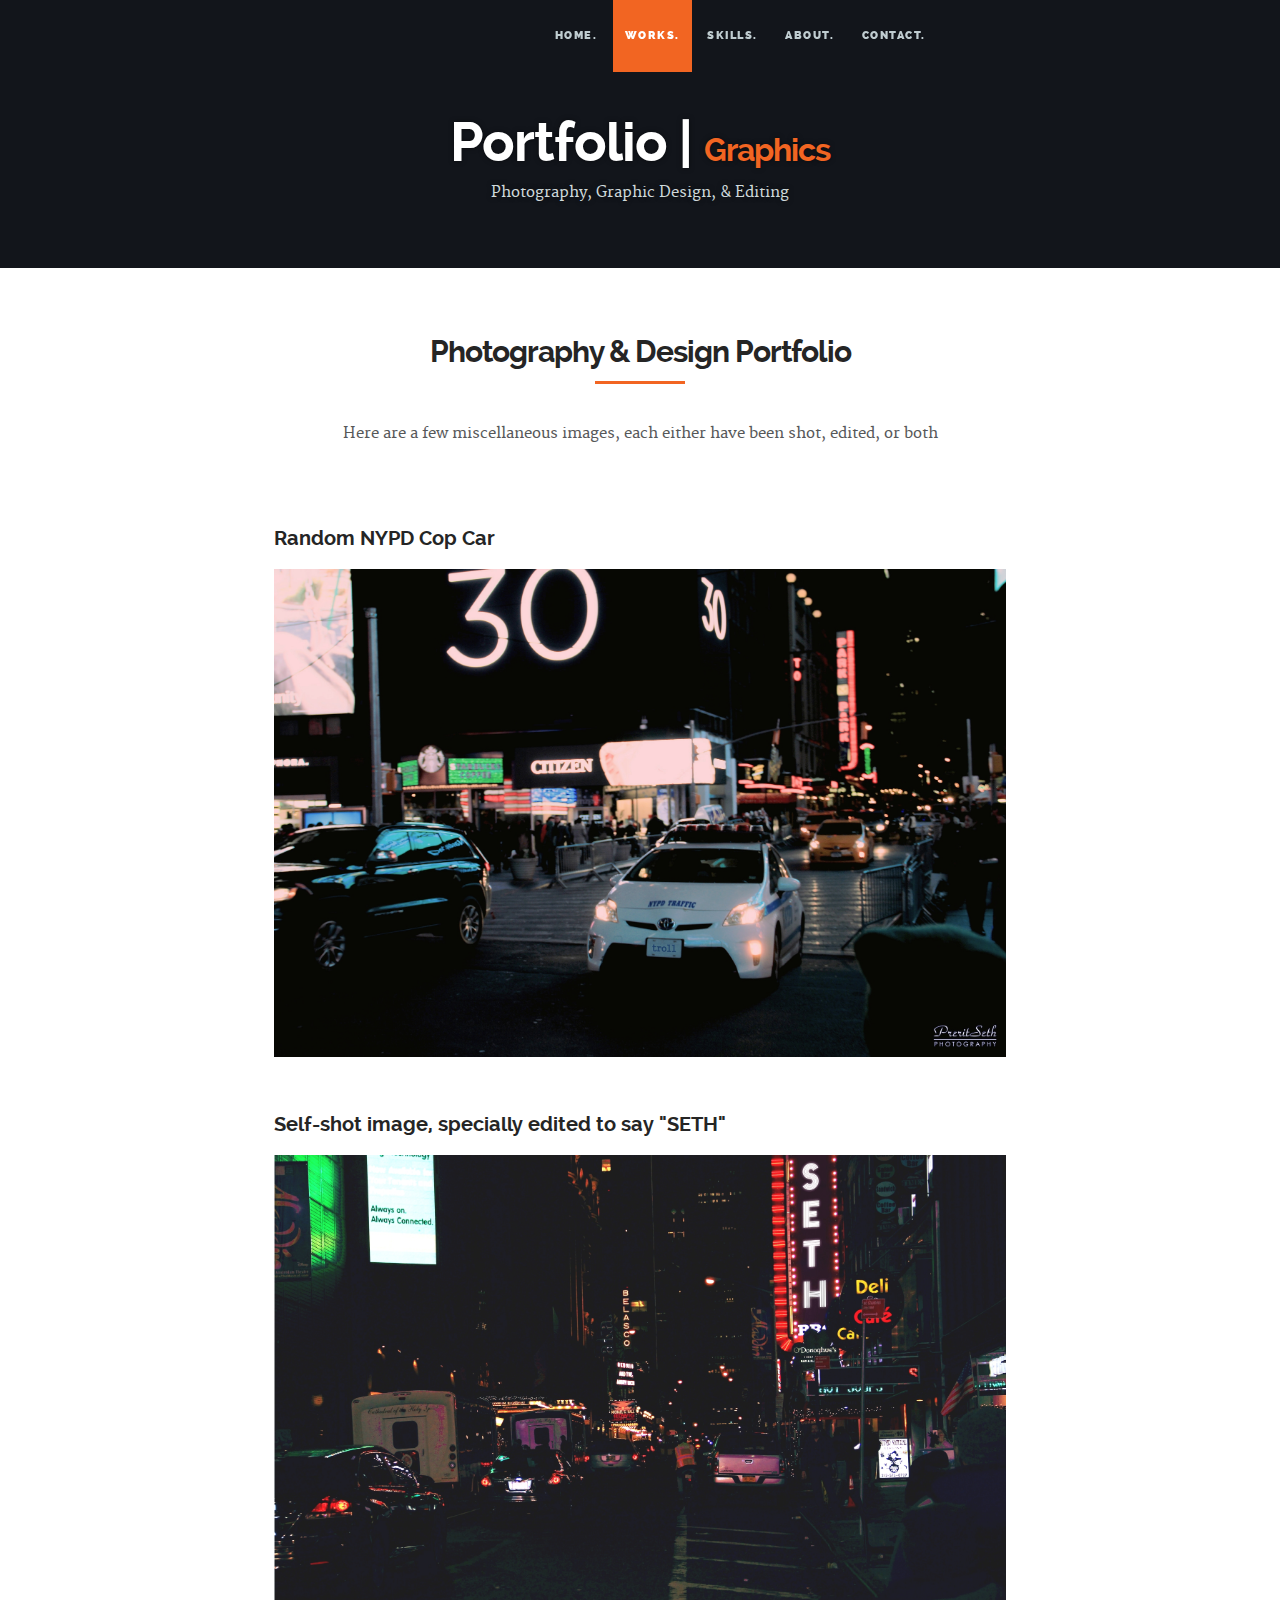
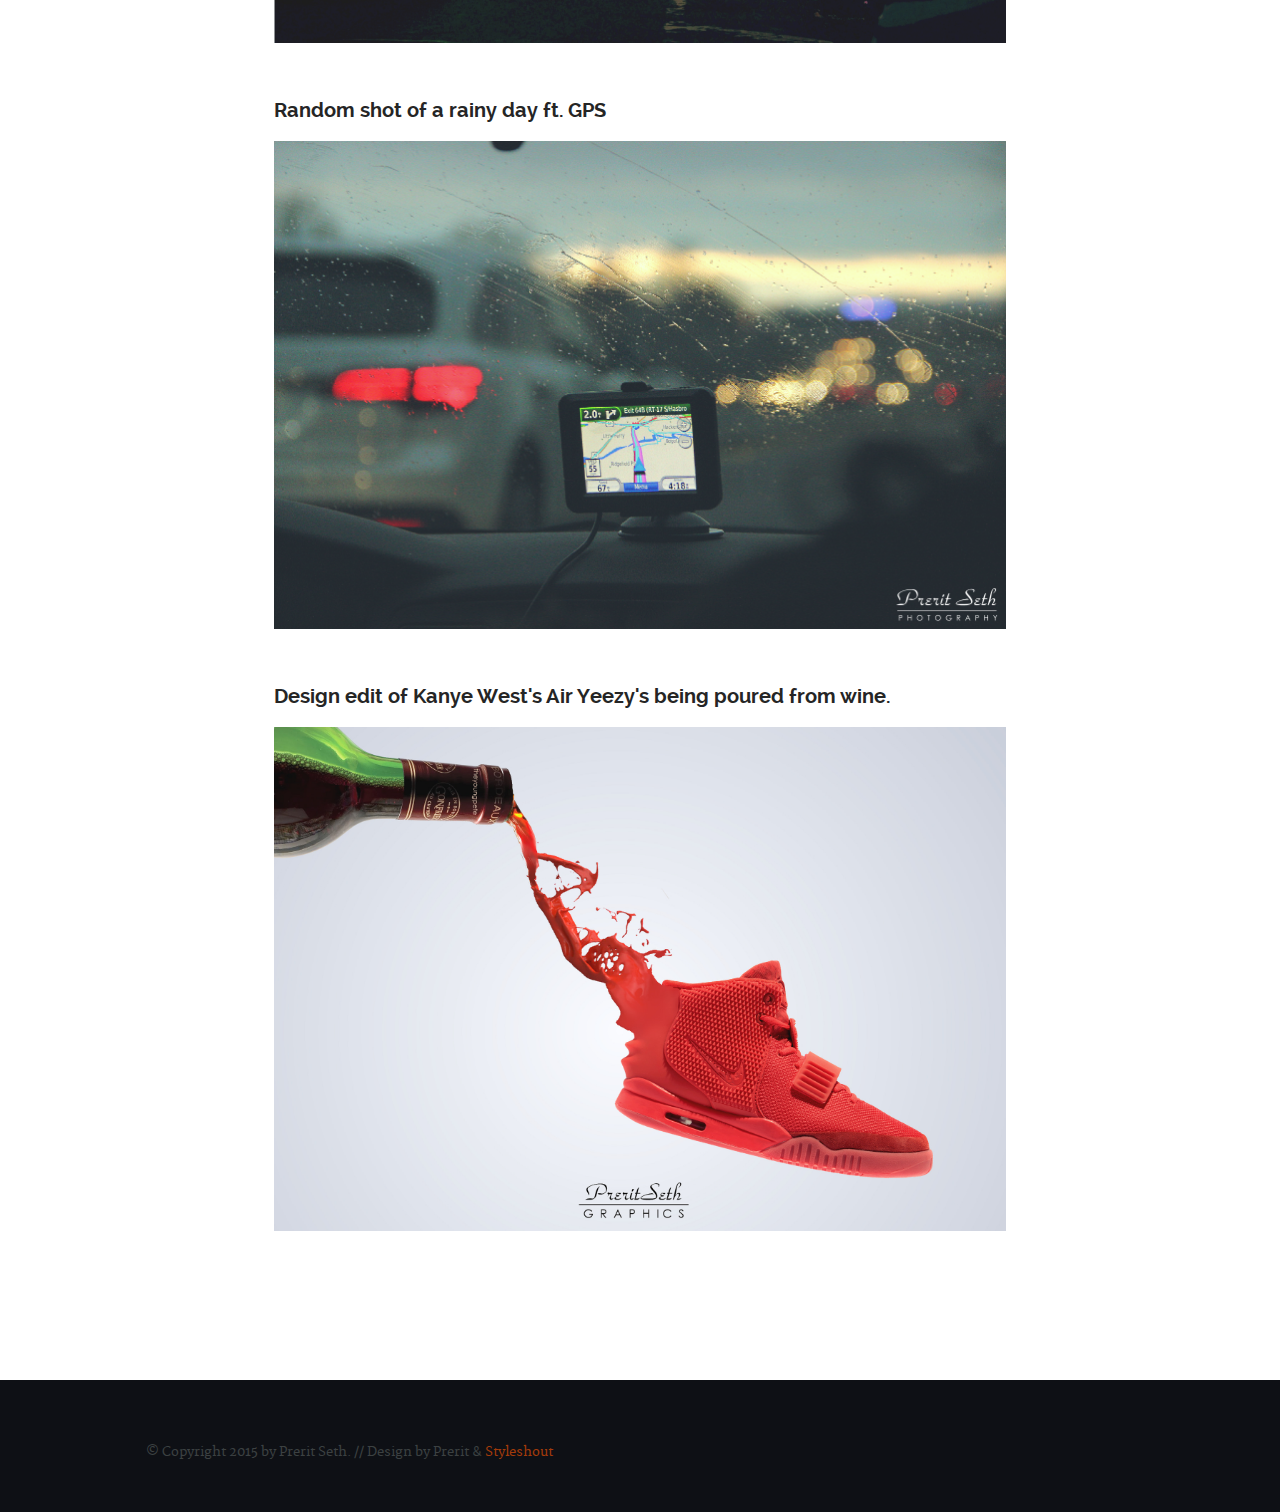
==== work/graphics.html @ 4a3d84fa "Updated work section" ====
<!DOCTYPE html>
<!--[if lt IE 8 ]><html class="no-js ie ie7" lang="en"> <![endif]-->
<!--[if IE 8 ]><html class="no-js ie ie8" lang="en"> <![endif]-->
<!--[if IE 9 ]><html class="no-js ie ie9" lang="en"> <![endif]-->
<!--[if (gte IE 9)|!(IE)]><!--><html class="no-js" lang="en"> <!--<![endif]-->
<head>

   <!--- Basic Page Needs
   ================================================== -->
   <meta charset="utf-8">
  <title>UltimateKorra | Prerit Seth Portfolio</title>
  <meta name="description" content="">  
  <meta name="author" content="">

   <!-- Mobile Specific Metas
   ================================================== -->
  <meta name="viewport" content="width=device-width, initial-scale=1, maximum-scale=1">

  <!-- CSS
    ================================================== -->
   <link rel="stylesheet" href="../css/base.css">
  <link rel="stylesheet" href="../css/main.css">
   <link rel="stylesheet" href="../css/media-queries.css">
   <link rel="stylesheet" href="../css/odometer-default.css">           

   <!-- Script
   =================================================== -->
  <script src="js/modernizr.js"></script>
<!-- YouTube Player Script -->
<script data-cfasync="false">
  (function(a,b,c,d,e){var f=a+"Q";b[a]=b[a]||{};b[a][d]=b[a][d]||function(){
  (b[f]=b[f]||[]).push(arguments)};a=c.getElementsByTagName(e)[0];c=c.createElement(e);c.async=1;
  c.src="//static.reembed.com/data/scripts/g_7393_61c37f5dfad693e52ac1516281b2c8ab.js";
  a.parentNode.insertBefore(c,a)})("reEmbed",window,document,"setupPlaylist","script");
</script>

   <!-- Favicons
  =================================================== -->
  <link rel="shortcut icon" href="../favicon.png" >

</head>

<body>

   <div id="top"></div>
   <div id="preloader"> 
     <div id="status">
         <img src="images/loader.gif" height="60" width="60" alt="">
         <div class="loader">Loading...</div>
      </div>
   </div>

   <!-- Header
   =================================================== -->
   <header id="main-header">

    <div class="row header-inner">

        <div class="logo">
           <a href="../index.html">Prerit Seth.</a>
        </div>

        <nav id="nav-wrap">         
           
           <a class="mobile-btn" href="#nav-wrap" title="Show navigation">
            <span class='menu-text'>Show Menu</span>
            <span class="menu-icon"></span>
           </a>
          <a class="mobile-btn" href="#" title="Hide navigation">
            <span class='menu-text'>Hide Menu</span>
            <span class="menu-icon"></span>
          </a>         

           <ul id="nav" class="nav">
              <li><a href="../index.html">Home.</a></li>
             <li class="current"><a href="#">Works.</a></li>
              <li><a href="../index.html#services">Skills.</a></li>
              <li><a href="../index.html#about">About.</a></li>       
              <li><a href="../index.html#contact">Contact.</a></li>
           </ul> 

        </nav> <!-- /nav-wrap -->       

     </div> <!-- /header-inner -->

   </header>


   <!-- Page Title
   ================================================== -->
   <section id="page-title">  
      
    <div class="row">

      <div class="twelve columns">

        <h1>Portfolio | <span> Graphics </span></h1>
        <p>Photography, Graphic Design, &amp; Editing</p>

      </div>          

    </div> <!-- /row -->     

   </section> <!-- /page-title -->


   <!-- Content
   ================================================== -->
   <section id="content">

    <div class="row portfolio-content">

      <div class="entry tab-whole nine columns centered">

           <header class="entry-header">

          <h1 class="entry-title">
              Photography &amp; Design Portfolio
          </h1><hr>

        </header>
        <div class="entry-content">
          <p>
            
                <p style="text-align:center">Here are a few miscellaneous images, each either have been shot, edited, or both</p><br>


        <div class="entry-content-media">
          <h3>Random NYPD Cop Car</h3>
          <img src="../images/portfolio/nypd.jpg">
          <h3>Self-shot image, specially edited to say "SETH"</h3>
          <img src="../images/portfolio/seth-square.jpg">
          <h3>Random shot of a rainy day ft. GPS</h3>
          <img src="../images/portfolio/rainy.png">
          <h3>Design edit of Kanye West's Air Yeezy's being poured from wine.</h3>
          <img src="../images/portfolio/yeezy-full.jpg">
          <div class="post-thumb">
            
          </div> 
        </div>           

        </div> 
        <!-- /entry -->       
     

           </div> <!-- /portfolio-wrapper -->

        </div> <!-- /nine -->

    </div> <!-- /more-projects --> 

   </section> <!-- /content -->  


   <!-- Footer
   ================================================== -->
   <footer>

      <div class="row">       
         <p class="copyright">&copy; Copyright 2015 by Prerit Seth. // Design by Prerit &amp; <a href="http://www.styleshout.com/" target="_blank">Styleshout</a></p>

         <div id="go-top">
            <a class="smoothscroll" title="Back to Top" href="#top"><span>Top</span><i class="fa fa-long-arrow-up"></i></a>
         </div>

      </div> <!-- /row -->

   </footer> <!-- /footer -->


   <!-- Java Script
   ================================================== -->
   <script src="http://ajax.googleapis.com/ajax/libs/jquery/1.10.2/jquery.min.js"></script>
   <script>window.jQuery || document.write('<script src="js/jquery-1.10.2.min.js"><\/script>')</script>
   <script type="text/javascript" src="js/jquery-migrate-1.2.1.min.js"></script>   
   <script src="../js/jquery.flexslider.js"></script>
   <script src="../js/jquery.fittext.js"></script>
   <script src="../js/backstretch.js"></script> 
   <script src="../js/waypoints.js"></script>  
   <script src="../js/main.js"></script>
   <script src="../js/jquery.counterup.min.js"></script> 
   <script src="../js/odometer.min.js"></script> 

</body>

</html>
---- css/base.css ----
/* =================================================================== */
/* 
/*  Puremedia v1.0 Base Stylesheet
/*  url:styleshout.com
/*  10-09-2014
/*
/*  ------------------------------------------------------------------ 
  
    TOC: 
    a. Reset
    b. Basic Setup Styles
    c. Typography  
    d. Media
    e. Grid
    f. MISC
  
/* =================================================================== */

/* 
/* a. Reset - normalize.css v3.0.1 | MIT License | git.io/normalize
/* =================================================================== */
html {
	font-family: sans-serif;
	-ms-text-size-adjust: 100%;
	-webkit-text-size-adjust: 100%;
}
body {
	margin: 0;
}
article, aside, details, figcaption, figure, footer, header, hgroup, main, nav, section, summary {
	display: block;
}
audio, canvas, progress, video {
	display: inline-block;
	vertical-align: baseline;
}
audio:not([controls]) {
	display: none;
	height: 0;
}
[hidden], template {
	display: none;
}
a {
	background: transparent;
}
a:active, a:hover {
	outline: 0;
}
abbr[title] {
	border-bottom: 1px dotted;
}
b, strong {
	font-weight: bold;
}
dfn {
	font-style: italic;
}
h1 {
	font-size: 2em;
	margin: 0.67em 0;
}
mark {
	background: #ff0;
	color: #000;
}
small {
	font-size: 80%;
}
sub, sup {
	font-size: 75%;
	line-height: 0;
	position: relative;
	vertical-align: baseline;
}
sup {
	top: -0.5em;
}
sub {
	bottom: -0.25em;
}
img {
	border: 0;
}
svg:not(:root) {
	overflow: hidden;
}
figure {
	margin: 1em 40px;
}
hr {
	-moz-box-sizing: content-box;
	box-sizing: content-box;
	height: 0;
}
pre {
	overflow: auto;
}
code, kbd, pre, samp {
	font-family: monospace, monospace;
	font-size: 1em;
}
button, input, optgroup, select, textarea {
	color: inherit;
	font: inherit;
	margin: 0;
}
button {
	overflow: visible;
}
button, select {
	text-transform: none;
}
button, html input[type="button"], input[type="reset"], input[type="submit"] {
	-webkit-appearance: button;
	cursor: pointer;
}
button[disabled], html input[disabled] {
	cursor: default;
}
button::-moz-focus-inner, input::-moz-focus-inner {
	border: 0;
	padding: 0;
}
input {
	line-height: normal;
}
input[type="checkbox"], input[type="radio"] {
	box-sizing: border-box;
	padding: 0;
}
input[type="number"]::-webkit-inner-spin-button, input[type="number"]::-webkit-outer-spin-button {
	height: auto;
}
input[type="search"] {
	-webkit-appearance: textfield;
	-moz-box-sizing: content-box;
	-webkit-box-sizing: content-box;
	box-sizing: content-box;
}
input[type="search"]::-webkit-search-cancel-button, input[type="search"]::-webkit-search-decoration {
	-webkit-appearance: none;
}
fieldset {
	border: 1px solid #c0c0c0;
	margin: 0 2px;
	padding: 0.35em 0.625em 0.75em;
}
legend {
	border: 0;
	padding: 0;
}
textarea {
	overflow: auto;
}
optgroup {
	font-weight: bold;
}
table {
	border-collapse: collapse;
	border-spacing: 0;
}
td, th {
	padding: 0;
}

/* 
/* b. Basic Setup Styles - Top Elements
/* =================================================================== */
*, *:before, *:after {
	-webkit-box-sizing: border-box;
	-moz-box-sizing: border-box;
	box-sizing: border-box;
}
html {
	-webkit-font-smoothing: antialiased;
	-moz-osx-font-smoothing: grayscale;
	font-size: 62.5%;
}
body {
	font-weight: normal;
	line-height: 1;
	text-rendering: optimizeLegibility;
}

/* 
/* c. Typography
====================================================================== */
div, dl, dt, dd, ul, ol, li, h1, h2, h3, h4, h5, h6, pre, form, p, blockquote, th, td {
	margin: 0;
	padding: 0;
}
h1, h2, h3, h4, h5, h6 {
	text-rendering: optimizeLegibility;
	line-height: 1.2;
}
hr {
	border: solid #ddd;
	border-width: 1px 0 0;
	clear: both;
	margin: 11px 0 24px;
	height: 0;
}
em, i {
	font-style: italic;
	line-height: inherit;
}
strong, b {
	font-weight: bold;
	line-height: inherit;
}
small {
	font-size: 60%;
	line-height: inherit;
}
ul {
	list-style: none;
}
ol {
	list-style: decimal;
}
ol, ul.square, ul.circle, ul.disc {
	margin-left: 17px;
}
ul.square {
	list-style: square;
}
ul.circle {
	list-style: circle;
}
ul.disc {
	list-style: disc;
}
ul li {
	padding-left: 4px;
}
ul ul, ul ol, ol ol, ol ul {
	margin: 3px 0 3px 17px;
}

/* links
---------------------------------------------------------------------- */
a {
	text-decoration: none;
	line-height: inherit;
}
a img {
	border: none;
}
a:focus {
	outline: none;
}
p a, p a:visited {
	line-height: inherit;
}

/* 
/* d. Media
/* =================================================================== */
img, video, embed, object {
	max-width: 100%;
	height: auto;
}
object, embed {
	height: 100%;
}
img {
	-ms-interpolation-mode: bicubic;
}

/* 
/* e. Grid
===================================================================== */
.row {
	width: 94%;
	max-width: 1024px;
	margin: 0 auto;
}
.ie8 .row {
	width: 1024px;
}
.narrow .row {
	max-width: 980px;
}
.row .row {
	width: auto;
	max-width: none;
	margin-left: -18px;
	margin-right: -18px;
}
.row:before, .row:after {
	content: "";
	display: table;
}
.row:after {
	clear: both;
}
.column, .columns, .bgrid {
	position: relative;
	padding: 0 18px;
	min-height: 1px;
	float: left;
}
.column.centered, .columns.centered {
	float: none;
	margin: 0 auto;
}
.row.collapsed > .column, .row.collapsed > .columns, .column.collapsed, .columns.collapsed {
	padding: 0;
}
[class*="column"] + [class*="column"]:last-child {
	float: right;
}
[class*="column"] + [class*="column"].end {
	float: right;
}
.one, .row .one {
	width: 8.33333%;
}
.two, .row .two {
	width: 16.66667%;
}
.three, .row .three {
	width: 25%;
}
.four, .row .four {
	width: 33.33333%;
}
.five, .row .five {
	width: 41.66667%;
}
.six, .row .six {
	width: 50%;
}
.seven, .row .seven {
	width: 58.33333%;
}
.eight, .row .eight {
	width: 66.66667%;
}
.nine, .row .nine {
	width: 75%;
}
.ten .row .ten {
	width: 83.33333%;
}
.eleven, .row .eleven {
	width: 91.66667%;
}
.twelve, .row .twelve {
	width: 100%;
}

/* tablets
--------------------------------------------------------------- */
@media screen and (max-width:768px) {
	.row {
		width: auto;
		padding-left: 30px;
		padding-right: 30px;
	}
	.row .row {
		padding-left: 0;
		padding-right: 0;
		margin-left: -15px;
		margin-right: -15px;
	}
	.column, .columns {
		padding: 0 15px;
	}
	.tab-fourth, .row .tab-fourth {
		width: 25%;
	}
	.tab-third, .row .tab-third {
		width: 33.33333%;
	}
	.tab-half, .row .tab-half {
		width: 50%;
	}
	.tab-2thirds, .row .tab-2thirds {
		width: 66.66667%;
	}
	.tab-3fourths, .row .tab-3fourths {
		width: 75%;
	}
	.tab-whole, .row .tab-whole {
		width: 100%;
	}
}

/* mobile
--------------------------------------------------------------- */
@media screen and (max-width:600px) {
	.row {
		padding-left: 25px;
		padding-right: 25px;
	}
	.row .row {
		margin-left: -10px;
		margin-right: -10px;
	}
	.column, .columns {
		padding: 0 10px;
	}
	.mob-fourth, .row .mob-fourth {
		width: 25%;
	}
	.mob-half, .row .mob-half {
		width: 50%;
	}
	.mob-3fourths, .row .mob-3fourths {
		width: 75%;
	}
	.mob-whole, .row .mob-whole {
		width: 100%;
	}
}

/* small mobile devices
--------------------------------------------------------------- */
@media screen and (max-width:400px) {
	.row {
		padding-left: 30px;
		padding-right: 30px;
	}
	.row .row {
		padding-left: 0;
		padding-right: 0;
		margin-left: 0;
		margin-right: 0;
	}
	.column, .columns {
		width: auto !important;
		float: none !important;
		margin-left: 0;
		margin-right: 0;
		clear: both;
		padding: 0;
	}
	[class*="column"] + [class*="column"]:last-child {
		float: none;
	}
}

/* larger screens
--------------------------------------------------------------- */
@media screen and (min-width:1200px) {
	.wide .wrap {
		max-width: 1180px;
	}
}


/* block grids
--------------------------------------------------------------- */
.bgrid-sixth .bgrid {
	width: 16.66667%;
}
.bgrid-fourth .bgrid {
	width: 25%;
}
.bgrid-third .bgrid {
	width: 33.33333%;
}
.bgrid-half .bgrid {
	width: 50%;
}
.bgrid {
	padding: 0;
}

/* Clearing for block grid columns. Allows columns with
different heights to align properly. */
.first {
	clear: both;
}

/* first column in large(default) screen - for IE8 */
.bgrid-sixth .bgrid:nth-child(6n+1), .bgrid-fourth .bgrid:nth-child(4n+1), .bgrid-third .bgrid:nth-child(3n+1), .bgrid-half .bgrid:nth-child(2n+1) {
	clear: both;
}

/* smaller screens */
@media screen and (max-width:900px) {
	/* block grids for small screens */
	.s-bgrid-sixth .bgrid {
		width: 16.66667%;
	}
	.s-bgrid-fourth .bgrid {
		width: 25%;
	}
	.s-bgrid-third .bgrid {
		width: 33.33333%;
	}
	.s-bgrid-half .bgrid {
		width: 50%;
	}
	.s-bgrid-whole .bgrid {
		width: 100%;
		clear: both;
	}
	.first, [class*="bgrid-"] .bgrid:nth-child(n) {
		clear: none;
	}
	.s-bgrid-sixth .bgrid:nth-child(6n+1), .s-bgrid-fourth .bgrid:nth-child(4n+1), .s-bgrid-third .bgrid:nth-child(3n+1), .s-bgrid-half .bgrid:nth-child(2n+1) {
		clear: both;
	}
}

/* tablets */
@media screen and (max-width:768px) {
	.tab-bgrid-sixth .bgrid {
		width: 16.66667%;
	}
	.tab-bgrid-fourth .bgrid {
		width: 25%;
	}
	.tab-bgrid-third .bgrid {
		width: 33.33333%;
	}
	.tab-bgrid-half .bgrid {
		width: 50%;
	}
	.tab-bgrid-whole .bgrid {
		width: 100%;
		clear: both;
	}
	.first, [class*="tab-bgrid-"] .bgrid:nth-child(n) {
		clear: none;
	}
	.tab-bgrid-sixth .bgrid:nth-child(6n+1), .tab-bgrid-fourth .bgrid:nth-child(4n+1), .tab-bgrid-third .bgrid:nth-child(3n+1), .tab-bgrid-half .bgrid:nth-child(2n+1) {
		clear: both;
	}
}

/* mobile devices */
@media screen and (max-width:600px) {
	.mob-bgrid-sixth .bgrid {
		width: 16.66667%;
	}
	.mob-bgrid-fourth .bgrid {
		width: 25%;
	}
	.mob-bgrid-third .bgrid {
		width: 33.33333%;
	}
	.mob-bgrid-half .bgrid {
		width: 50%;
	}
	.mob-bgrid-whole .bgrid {
		width: 100%;
		clear: both;
	}
	.first, [class*="mob-bgrid-"] .bgrid:nth-child(n) {
		clear: none;
	}
	.mob-bgrid-sixth .bgrid:nth-child(6n+1), .mob-bgrid-fourth .bgrid:nth-child(4n+1), .mob-bgrid-third .bgrid:nth-child(3n+1), .mob-bgrid-half .bgrid:nth-child(2n+1) {
		clear: both;
	}
}

/* stack on small mobile devices */
@media screen and (max-width:400px) {
	.stack .bgrid {
		width: auto !important;
		float: none !important;
		margin-left: 0;
		margin-right: 0;
		clear: both;
	}
}

/* 
/* f. MISC
===================================================================== */

/* Clearing - (http://nicolasgallagher.com/micro-clearfix-hack/
--------------------------------------------------------------------- */
.group:before, .group:after {
	content: "";
	display: table;
}
.group:after {
	clear: both;
}

/* Misc Helper Styles
--------------------------------------------------------------------- */
.hidden {
	display: none;
}
.remove-bottom {
	margin-bottom: 0;
}
.half-bottom {
	margin-bottom: 15px !important;
}
.add-bottom {
	margin-bottom: 30px !important;
}
.no-border {
	border: none;
}
.text-center {
	text-align: center;
}
.text-left {
	text-align: left;
}
.text-right {
	text-align: right;
}
.pull-left {
	float: left;
}
.pull-right {
	float: right;
}
.align-center {
	margin-left: auto;
	margin-right: auto;
	text-align: center;
}
---- css/main.css ----
/* =================================================================== */
/* 
/*  Puremedia v1.0 Main Stylesheet
/*  url:styleshout.com
/*  10-10-2014
/*
/*  ------------------------------------------------------------------ 

    TOC: 
    a. Webfonts and Iconfonts
    b. Document Setup
    c. Forms  
    d. Preloader
    e. Buttons
    f. Other Components
    g. Header Styles
    h. Content Styles
    i. Footer Styles
    j. Common and shared styles
    k. Hero Section
    l. Portfolio Section
    m. Services Section
    n. About Section
    o. Journal Section
    p. Contact Section
    q. Blog Entry
    r. Portfolio Entry

/* =================================================================== */

/* 
/* a. Webfonts and Iconfonts
/* =================================================================== */
@import url("fonts.css");
@import url("font-awesome/css/font-awesome.min.css");
@import url("simple-line-icons/simple-line-icons.css");

/* 
/* b. Document Setup
/* =================================================================== */

/* Body
---------------------------------------------------------------------- */
body {
	background: #0e1015;
	font: 15px/30px "merriweather-regular", serif;
	font-weight: normal;
	color: #575859;
}

/* Links
---------------------------------------------------------------------- */
a, a:visited {
	color: #D8D3D0;
	-moz-transition: all 0.3s ease-in-out;
	-o-transition: all 0.3s ease-in-out;
	-webkit-transition: all 0.3s ease-in-out;
	-ms-transition: all 0.3s ease-in-out;
	transition: all 0.3s ease-in-out;
}
a:hover, a:focus {
	color: rgb(247, 154, 111);
}

/* Typography
--------------------------------------------------------------------- */
h1, h2, h3, h4, h5, h6 {
	font-family: "raleway-bold", sans-serif;
	color: #252525;
	font-style: normal;
	text-rendering: optimizeLegibility;
	margin: 18px 0 15px;
}
h1 a, h2 a, h3 a, h4 a, h5 a, h6 a {
	font-weight: inherit;
}
h1 {
	font-size: 30px;
	line-height: 36px;
	margin-top: 0;
	letter-spacing: -1px;
}
h2 {
	font-size: 24px;
	line-height: 30px;
}
h3 {
	font-size: 20px;
	line-height: 30px;
}
h4 {
	font-size: 17px;
	line-height: 30px;
}
h5 {
	font-size: 14px;
	line-height: 30px;
	margin-top: 15px;
	text-transform: uppercase;
	letter-spacing: 1px;
}
h6 {
	font-size: 13px;
	line-height: 30px;
	margin-top: 15px;
	text-transform: uppercase;
	letter-spacing: 1px;
}
p {
	margin: 15px 0 15px 0;
}
p img {
	margin: 0;
}
p.lead {
	font: 17px/33px "merriweather-light", serif;
	color: #707273;
}
em {
	font: 15px/30px "merriweather-italic", serif;
	font-style: normal;
}
strong, b {
	font: 15px/30px "merriweather-bold", serif;
	font-weight: normal;
}
small {
	font-size: 11px;
	line-height: inherit;
}
blockquote {
	margin: 18px 0px;
	padding-left: 40px;
	position: relative;
}
blockquote:before {
	content: "\201C";
	opacity: 0.45;
	font-size: 80px;
	line-height: 0px;
	margin: 0;
	font-family: arial, sans-serif;
	position: absolute;
	top: 30px;
	left: 0;
}
blockquote p {
	font-family: georgia, serif;
	font-style: italic;
	padding: 0;
	font-size: 18px;
	line-height: 30px;
}
blockquote cite {
	display: block;
	font-size: 12px;
	font-style: normal;
	line-height: 18px;
}
blockquote cite:before {
	content: "\2014 \0020";
}
blockquote cite a, blockquote cite a:visited {
	color: #707273;
	border: none;
}
abbr {
	font-family: "merriweather-bold", serif;
	font-variant: small-caps;
	text-transform: lowercase;
	letter-spacing: .5px;
	color: #7d7e80;
}
pre, code {
	font-family: Consolas, "Andale Mono", Courier, "Courier New", monospace;
}
pre {
	white-space: pre;
	white-space: pre-wrap;
	word-wrap: break-word;
}
code {
	padding: 3px;
	background: #ecf0f1;
	color: #707273;
	border-radius: 3px;
}
del {
	text-decoration: line-through;
}
abbr[title], dfn[title] {
	border-bottom: 1px dotted;
	cursor: help;
}
mark {
	background: #FFF49B;
	color: #000;
}
hr {
	border: solid white;
	border-width: 1px 0 0;
	clear: both;
	margin: 23px 0 12px;
	height: 0;
	padding-bottom: 20px;
}

/* Lists
--------------------------------------------------------------------- */
ul, ol {
	margin-top: 15px;
	margin-bottom: 15px;
}
ul {
	list-style: disc;
	margin-left: 17px;
}
dl {
	margin: 0 0 15px 0;
}
dt {
	margin: 0;
	color: #f26522;
}
dd {
	margin: 0 0 0 20px;
}

/* Floated Image
--------------------------------------------------------------------- */
img.pull-right {
	margin: 12px 0px 0px 18px;
}
img.pull-left {
	margin: 12px 18px 0px 0px;
}

/* 
/* c. Forms
/* =================================================================== */
form {
	margin-bottom: 24px;
}
fieldset {
	margin: 0 0 24px 0;
	padding: 0;
	border: none;
}
input, button {
	-webkit-font-smoothing: antialiased;
}
input[type="text"], 
input[type="password"], 
input[type="email"], 
textarea, 
select {
	display: block;
	padding: 12px 15px;
	margin: 0 0 12px 0;
	border: 0;
	outline: none;
	vertical-align: middle;
	color: #a3a4a6;
	font-family: "raleway-regular", sans-serif;
	font-size: 14px;
	line-height: 24px;
	border-radius: 3px;
	max-width: 100%;
	background: transparent;
	border: 3px solid #a9aaab;
}
textarea {
	min-height: 162px;
}
input[type="text"]:focus, 
input[type="password"]:focus, 
input[type="email"]:focus, 
textarea:focus {
	background: white;
}
label, legend {
	font: 15px/30px "raleway-bold", sans-serif;
	margin: 12px 0;
	color: #252525;
	display: block;
}
label span, legend span {
	color: #575859;
	font: 15px/30px "merriweather-bold", serif;
}
input[type="checkbox"], input[type="radio"] {
	font-size: 15px;
	color: #575859;
}
input[type="checkbox"] {
	display: inline;
}

/* 
/* d. Preloader
/* =================================================================== */
#preloader {
	position: fixed;
	top: 0;
	left: 0;
	right: 0;
	bottom: 0;
	background: #12151b;
	z-index: 99999;
	height: 100%;
}
.no-js #preloader {
	display: none;
}

#status {
	position: absolute;
	left: 50%;
	top: 50%;
	width: 60px;
	height: 60px;
	margin: -30px 0 0 -30px;
	padding: 0;
}
#status img {
	display: none;
}

.loader {
	margin: 0 auto;
	font-size: 10px;
	position: relative;
	text-indent: -9999em;
	border-top: 1.1em solid rgba(255, 255, 255, 0.2);
	border-right: 1.1em solid rgba(255, 255, 255, 0.2);
	border-bottom: 1.1em solid rgba(255, 255, 255, 0.2);
	border-left: 1.1em solid #f26522;
	-webkit-animation: load 1.1s infinite linear;
	animation: load 1.1s infinite linear;
}
.loader, .loader:after {
	border-radius: 50%;
	width: 60px;
	height: 60px;
}
@-webkit-keyframes load {
	0% {
		-webkit-transform: rotate(0deg);
		transform: rotate(0deg);
	}
	100% {
		-webkit-transform: rotate(360deg);
		transform: rotate(360deg);
	}
}
@keyframes load {
	0% {
		-webkit-transform: rotate(0deg);
		transform: rotate(0deg);
	}
	100% {
		-webkit-transform: rotate(360deg);
		transform: rotate(360deg);
	}
}

/* for ie8 */
.ie8 #status img {
	display: block;
}
.ie8 .loader {
	display: none;
}


/* 
/* e. Buttons
/* =================================================================== */
.button, 
.button:visited, 
button, 
input[type="submit"], 
input[type="reset"], 
input[type="button"] {
	display: inline-block;
	font: 15px/30px "raleway-bold", sans-serif;
	padding: 9px 16px;
	margin: 0 3px 6px 0;
	background: #818fab;
	color: white;
	text-decoration: none;
	cursor: pointer;
	height: auto;
	text-align: center;
	border: none;
	border-radius: 3px;
	-webkit-appearance: none;
	-webkit-font-smoothing: inherit;	
	-moz-transition: all 0.3s ease-in-out;
	-o-transition: all 0.3s ease-in-out;
	-webkit-transition: all 0.3s ease-in-out;
	-ms-transition: all 0.3s ease-in-out;
	transition: all 0.3s ease-in-out;
}
.button:hover, 
button:hover, 
input[type="submit"]:hover, 
input[type="reset"]:hover, 
input[type="button"]:hover {
	background: #647495;
	color: white;
}
.button.primary, button.primary {
	background: #f26522;
}
.button.primary:hover, button.primary:hover {
	background: #e3520d;
}
button.medium, .button.medium {
	font: 15px/30px "raleway-bold", sans-serif;
	padding: 12px 18px !important;
}
button.large, .button.large {
	font: 15px/30px "raleway-bold", sans-serif;
	padding: 15px 20px !important;
}
button.round, .button.round {
	padding-left: 20px !important;
	padding-right: 20px !important;
	border-radius: 1000px;
	background-clip: padding-box;
}
button.stroke, .button.stroke {
	background: rgba(244, 123, 65, 0.11) !important;
	border: 3px solid transparent;
}
button.full-width, .button.full-width {
	width: 100%;
	margin-right: 0;
}

.button.pink {
	background: #ffadcb;
}
.button.pink:hover {
	background: #ff94bb;
}
.button.blue {
	background: #72bbf0;
}
.button.blue:hover {
	background: #5bb0ee;
}
.button.black {
	background: #2e3236;
}
.button.black:hover {
	background: #222528;
}
.button.yellow {
	background: #ffd900;
}
.button.yellow:hover {
	background: #f0cc00;
}
.button.red {
	background: #ff6163;
}
.button.red:hover {
	background: #ff474a;
}
.button.green {
	background: #9bc724;
}
.button.green:hover {
	background: #8ab120;
}
.button.grey {
	background: #8d8e91;
}
.button.grey:hover {
	background: #808184;
}
.button.purple {
	background: #b482c9;
}
.button.purple:hover {
	background: #a970c1;
}
.button.orange {
	background: #f5731c;
}
.button.orange:hover {
	background-color: #ed650a;
}
.button.stroke.pink {
	border-color: #ffadcb;
	color: #ffadcb;
}
.button.stroke.pink:hover {
	background: #ffadcb !important;
	color: #fff;
}
.button.stroke.blue {
	border-color: #72bbf0;
	color: #72bbf0;
}
.button.stroke.blue:hover {
	background: #72bbf0 !important;
	color: #fff;
}
.button.stroke.black {
	border-color: #2e3236;
	color: #2e3236;
}
.button.stroke.black:hover {
	background: #2e3236 !important;
	color: #fff;
}
.button.stroke.yellow {
	border-color: #ffd900;
	color: #ffd900;
}
.button.stroke.yellow:hover {
	background: #ffd900 !important;
	color: #fff;
}
.button.stroke.red {
	border-color: #ff6163;
	color: #ff6163;
}
.button.stroke.red:hover {
	background: #ff6163 !important;
	color: #fff;
}
.button.stroke.green {
	border-color: #9bc724;
	color: #9bc724;
}
.button.stroke.green:hover {
	background: #9bc724 !important;
	color: #fff;
}
.button.stroke.grey {
	border-color: #8d8e91;
	color: #8d8e91;
}
.button.stroke.grey:hover {
	background: #8d8e91 !important;
	color: #fff;
}
.button.stroke.purple {
	border-color: #b482c9;
	color: #b482c9;
}
.button.stroke.purple:hover {
	background: #b482c9 !important;
	color: #fff;
}
.button.stroke.orange {
	border-color: #f5731c;
	color: #f5731c;
}
.button.stroke.orange:hover {
	background: #f5731c !important;
	color: #fff;
}
button::-moz-focus-inner, input::-moz-focus-inner {
	border: 0;
	padding: 0;
}


/* 
/* f. Other Components
/* ================================================================== */

/* Alert Boxes
/* ------------------------------------------------------------------ */
.alert-box {
	padding: 21px 40px 21px 30px;
	position: relative;
	margin-bottom: 24px;
	border-radius: 3px;
	background-clip: padding-box;
	font-family: "raleway-semibold", sans-serif;
}
.error {
	background-color: #ffd1d2;
	color: #e65153;
}
.success {
	background-color: #c8e675;
	color: #758c36;
}
.info {
	background-color: #d7ecfb;
	color: #4a95cc;
}
.notice {
	background-color: #fff099;
	color: #c16527;
}
.close {
	position: absolute;
	right: 18px;
	top: 18px;
	cursor: pointer;
}

/* Drop Cap
/* ------------------------------------------------------------------ */
.drop-cap:first-letter {
	float: left;
	margin: 0;
	padding: 14px 6px 0 0;
	font-size: 84px;
	font-family: "raleway-bold", sans-serif;
	line-height: 60px;
	text-indent: 0;
	background: transparent;
	color: inherit;
}

/* Line Definition Style Markup
/* ------------------------------------------------------------------ */
.lining dt, .lining dd {
	display: inline;
	margin: 0;
}
.lining dt + dt:before, .lining dd + dt:before {
	content: "\A";
	white-space: pre;
}
.lining dd + dd:before {
	content: ", ";
}
.lining dd + dd:before {
	content: ", ";
}
.lining dd:before {
	content: ":";
	margin-left: -0.2em;
}

/* Dictionary Definition Style Markup
/* ------------------------------------------------------------------ */
.dictionary-style dt {
	display: inline;
	counter-reset: definitions;
}
.dictionary-style dt + dt:before {
	content: ", ";
	margin-left: -0.2em;
}
.dictionary-style dd {
	display: block;
	counter-increment: definitions;
}
.dictionary-style dd:before {
	content: counter(definitions, decimal) ". ";
}

/* 
/*  Pull Quotes Markup
/*

<aside class="pull-quote">
<blockquote>
<p></p>
</blockquote>
</aside>

/*
/* --------------------------------------------------------------------- */
.pull-quote {
	position: relative;
	padding: 18px 30px 18px 0px;
}
.pull-quote:before, .pull-quote:after {
	height: 1em;
	opacity: 0.45;
	position: absolute;
	font-size: 80px;
	font-family: Arial, Sans-Serif;
}
.pull-quote:before {
	content: "\201C";
	top: 33px;
	left: 0;
}
.pull-quote:after {
	content: '\201D';
	bottom: -33px;
	right: 0;
}
.pull-quote blockquote {
	margin: 0;
}
.pull-quote blockquote:before {
	content: none;
}

/* 
/*  Stats Tab Markup

<ul class="stats-tabs">
<li><a href="#">[value]<em>[name]</em></a></li>
</ul>


/*
/* --------------------------------------------------------------------- */
.stats-tabs {
	padding: 0;
	margin: 24px 0;
}
.stats-tabs li {
	display: inline-block;
	margin: 0 10px 18px 0;
	padding: 0 10px 0 0;
	border-right: 1px solid #ccc;
}
.stats-tabs li:last-child {
	margin: 0;
	padding: 0;
	border: none;
}
.stats-tabs li a {
	display: inline-block;
	font-size: 24px;
	font-family: "raleway-bold", sans-serif;
	border: none;
	color: #252525;
}
.stats-tabs li a:hover {
	color: #f26522;
}
.stats-tabs li a em {
	display: block;
	margin: 6px 0 0 0;
	font-size: 14px;
	font-family: "raleway-regular", sans-serif;
	color: #7d7e80;
}

/* Pagination
/* ------------------------------------------------------------------ */
.pagination {
	margin: 30px auto;
	text-align: center;
}
.pagination ul li {
	display: inline-block;
	margin: 0;
	padding: 0;
}
.pagination .page-numbers {
	font: 15px/24px "raleway-bold", sans-serif;
	display: inline-block;
	padding: 6px 12px;
	height: 36px;
	margin-right: 3px;
	margin-bottom: 6px;
	color: #707273;
	background-color: #dde4e6;
	-moz-transition: all 0.3s ease-in-out;
	-o-transition: all 0.3s ease-in-out;
	-webkit-transition: all 0.3s ease-in-out;
	-ms-transition: all 0.3s ease-in-out;
	transition: all 0.3s ease-in-out;
	border-radius: 3px;
	background-clip: padding-box;
}
.pagination .page-numbers:hover {
	background: #94aab0;
	color: white;
}
.pagination .current, .pagination .current:hover {
	background-color: #f26522;
	color: white;
}
.pagination .inactive, .pagination .inactive:hover {
	background-color: #ecf0f1;
	color: #a3a4a6;
}

/* 
/* g. Header Styles
/* =================================================================== */
header {
	height: 72px;
	width: 100%;
	position: fixed;
	left: 0;
	top: 0;
	z-index: 990;
	text-align: center;
	background: #12151B;
	background: rgba(18, 21, 27, 0.5);
	-moz-transition: background 0.5s ease-in-out;
	-o-transition: background 0.5s ease-in-out;
	-webkit-transition: background 0.5s ease-in-out;
	-ms-transition: background 0.5s ease-in-out;
	transition: background 0.5s ease-in-out;
}
header .logo {
	display: inline-block;
	vertical-align: middle;
	margin: 0;
	padding: 0;
	margin-right: 15px;

	/* add position relative since z-index only applies to
	elements that have been given an explicit position */
	position: relative;
	z-index: 992;
}
header .logo a {
	display: block;
	margin: 2px 37px 0 0;
	padding: 0;
	border: none;
	outline: none;
	font: 0/0 a;
	text-shadow: none;
	color: transparent;
	width: 144px;
	height: 23px;
	background-repeat: no-repeat;
	background-position: 0 0;
	background-image: url("../images/prerit-logo-2.png");
}
@media (-webkit-min-device-pixel-ratio:2), (min-resolution:192dpi) {
	header .logo a {
		background-image: url("../images/prerit-logo-2-@x.png");
		-webkit-background-size: 1px 23px;
		-moz-background-size: 144px 23px;
		background-size: 144px 23px;
	}
}
.opaque {
	background: #12151b;
}

/* primary navigation
--------------------------------------------------------------------- */
#nav-wrap, #nav-wrap ul, #nav-wrap li, #nav-wrap a {
	margin: 0;
	padding: 0;
	border: none;
	outline: none;
}

/* nav-wrap */
#nav-wrap {
	font: 11px "raleway-heavy", sans-serif;
	text-transform: uppercase;
	letter-spacing: 1.5px;
	display: inline-block;
}

/* hide toggle button */
#nav-wrap > a {
	display: none;
}
ul#nav {
	min-height: 72px;
	width: auto; 

	/* left align the menu */
	text-align: left;
}
ul#nav li {
	position: relative;
	list-style: none;
	height: 72px;
	display: inline-block;
}
ul#nav li a {
	display: inline-block;
	padding: 17px 12px;
	line-height: 38px;
	text-decoration: none;
	color: #c0cdd1;
	-moz-transition: all 0.2s ease-in-out;
	-o-transition: all 0.2s ease-in-out;
	-webkit-transition: all 0.2s ease-in-out;
	-ms-transition: all 0.2s ease-in-out;
	transition: all 0.2s ease-in-out;
}
ul#nav li a:hover {
	color: white;
}
ul#nav li a:active {
	background-color: transparent !important;
}
ul#nav li.current a {
	background: #f26522;
	color: white;
}


/* 
/* h. Content Styles
/* =================================================================== */

#content {
	background: white;
	padding-top: 66px;
	padding-bottom: 102px;
}
#content #main {
	padding-top: 6px;
}
#content #sidebar {
	padding-top: 12px;
	padding-left: 30px;
}


/* sibebar styles
-------------------------------------------------------------------- */
#sidebar h5 {
	font: 14px/24px "raleway-heavy", sans-serif;
	text-transform: uppercase;
	letter-spacing: 1px;
	margin-top: 0;
}
#sidebar .widget {
	margin-bottom: 15px;
}

/* search */
#sidebar .widget_search {
	padding-top: 0;
	margin-bottom: 24px;
}
#sidebar .widget_search h5 {
	display: none;
}
#sidebar .widget_search form {
	position: relative;
	margin: 0;
}
#sidebar .widget_search .text-search {
	padding-right: 40px;
	width: 100%;
	min-width: 150px;
	border-radius: 3px;
	background: white;
}
#sidebar .widget_search .submit-search {
	display: none;
}

/* link list */
#sidebar .widget_categories ul {
	margin-top: 15px;
	margin-bottom: 18px;
}
#sidebar .link-list {
	padding: 0;
	margin: 15px 10px 24px 0;
	list-style: none;
}
#sidebar .link-list li {
	font: 14px/24px "merriweather-regular", sans-serif;
	padding: 8px 0 8px 3px;
	margin: 0;
}
#sidebar .link-list li a {
	color: #7d7e80;
}
#sidebar .link-list li a:hover {
	color: #f26522;
}

/* tag cloud */
#sidebar .tagcloud {
	margin: 18px 0 24px -12px;
	padding: 0;
	font-size: 17px;
}
#sidebar .tagcloud a {
	font: 12px/24px "raleway-heavy", sans-serif !important;
	display: inline-block;
	float: left;
	margin: 0 0 12px 12px;
	padding: 6px 15px;
	position: relative;
	text-transform: uppercase;
	letter-spacing: 1px;
	border-radius: 3px;
	background: #ecf0f1;
	text-decoration: none;
	letter-spacing: .5px;
	color: #707273;
	-moz-transition: all 0.2s ease-in-out;
	-o-transition: all 0.2s ease-in-out;
	-webkit-transition: all 0.2s ease-in-out;
	-ms-transition: all 0.2s ease-in-out;
	transition: all 0.2s ease-in-out;
}
#sidebar .tagcloud a:hover {
	color: white;
	background: #f26522;
}

/* photostream */
#sidebar .photostream {
	list-style: none;
	margin: 15px 0 24px -15px;
	padding: 0;
	overflow: hidden;
}
#sidebar .photostream li {
	display: inline-block;
	margin: 0 0 12px 12px;
	padding: 0;
}
#sidebar .photostream li a {
	display: block;
	height: 66px;
	width: 66px;
	background: #fff;
	padding: 9px;
	border: 1px solid #e3e9eb;
	border-radius: 3px;
}
#sidebar .photostream li a img {
	vertical-align: bottom;
}


/* 
/* i. Footer Styles
/* =================================================================== */
footer {
	padding-top: 36px;
	padding-bottom: 42px;
	font-size: 13px;
	line-height: 24px;
	position: relative;
	color: #3C4142;	
}
footer a, footer a:visited {
	color: #a43b0a;
}
footer a:hover, footer a:focus {
	color: white;
}
footer h3 {
	font: 13px/24px "raleway-bold", sans-serif;
	margin-bottom: 0;
	color: white;
	text-transform: uppercase;
	letter-spacing: 1px;
}
footer p {
	margin: 12px 0;
}

footer .footer-about {
	padding-right: 60px;
}
footer .right-cols .columns {
	width: 50%;
	word-wrap: break-word;
}
footer ul {
	margin: 12px 0;
	padding: 0;
	list-style: none;
}
footer ul li {
	margin: 0;
	padding-left: 0;
	line-height: 24px;
}
footer ul li a, footer ul li a:visited {
	color: #3C4142;
}
footer .copyright {
	margin: 0;
	padding: 24px 18px 6px 18px;
	clear: both;
}

/* back to top */
footer #go-top {
	position: fixed;
	bottom: 0;
	right: 30px;
	z-index: 900;
	display: none;
}
footer #go-top a {
	display: block;
	padding: 12px 30px;
	background: #d44d0d;
	color: white;
	text-align: center;
	font: 12px/24px "raleway-heavy", sans-serif;
	text-transform: uppercase;
	letter-spacing: 2px;
	-moz-transition: all 0.2s ease-in-out;
	-o-transition: all 0.2s ease-in-out;
	-webkit-transition: all 0.2s ease-in-out;
	-ms-transition: all 0.2s ease-in-out;
	transition: all 0.2s ease-in-out;
}
footer #go-top a span {
	margin-right: 10px;
}
footer #go-top a:hover {
	background: #faec09;
	color: #252525;
}


/* 
/* j. Common and shared styles
/* =================================================================== */

hr {
	border: solid #f26522;
	border-width: 3px 0 0;
	width: 90px;
	margin: 11px auto 15px;
	height: 0;
	clear: both;
	text-align: center;
}

/* section head
---------------------------------------------------------------------- */
.section-head {
	text-align: center;
}
.section-head h1 {
	font: 24px/26px "raleway-heavy", sans-serif;
	text-transform: uppercase;
	letter-spacing: 2.5px;
	color: #252525;
	margin-bottom: 18px;
	letter-spacing: 6px;
}
.section-head h1 span {
	color: #f26522;
}
.section-head p {
	font: 18px/36px "merriweather-light", sans-serif;
	width: 95%;
	color: #707273;
	margin-left: auto;
	margin-right: auto;
}

/* page title
---------------------------------------------------------------------- */
#page-title {
	background: #12151b url(../images/ny-bg.jpg) no-repeat center center fixed;
	-webkit-background-size: cover !important;
	-moz-background-size: cover !important;
	background-size: cover !important;
	padding-top: 108px;
	padding-bottom: 60px;
	text-align: center;
}
#page-title .row {
	max-width: 724px;
}
#page-title h1 {
	font: 54px/1.3 "raleway-bold", sans-serif;
	color: white;
	letter-spacing: -1px;
	margin-bottom: 0;
	text-shadow: 0 0px 5px rgba(0, 0, 0, 0.5);	
}
#page-title h1 span {
	color: #f26522;
	font-size: 32px;
}
#page-title p {
	color: #cfd9db;
	margin: 0;
	text-shadow: 0 0px 5px rgba(0, 0, 0, 0.5);
}

/* entry
---------------------------------------------------------------------- */
.entry {
	padding-bottom: 12px;
	margin-bottom: 24px;
}
.entry header {
	height: auto;
	position: static;
	background: transparent;
	text-align: left;
}
.entry header h1 {	
	font: 30px/36px "raleway-bold", sans-serif;
	margin-bottom: 6px;
}
.entry header h1 a {
	color: #252525;
}
.entry .entry-meta ul {
	margin: 0 0 6px 3px;
	color: #8f9091;
	line-height: 24px;
}
.entry .entry-meta ul li {
	display: inline;
	margin: 0;
	padding: 0;
	font-size: 11px;
	letter-spacing: 1px;
	font-family: "raleway-regular", sans-serif;
	text-transform: uppercase;
}
.entry .entry-meta ul li a {
	color: #8f9091;
}
.entry .entry-meta ul .meta-sep {
	margin: 0 5px;
	color: #c0cdd1;
}
.entry .entry-content-media {
	margin: 24px 0 18px;
}

/* pagenav
---------------------------------------------------------------------- */
.pagenav {
	margin: 18px 0 6px;
	padding: 12px 0 0 0;
	font: 15px/30px "raleway-regular", sans-serif;
}
.pagenav a {
	font: 0/0 a;
	text-shadow: none;
	color: transparent;
}
.pagenav a[rel="next"]:after, 
.pagenav a[rel="prev"]:before {
	float: left;
	text-align: center;
	display: inline-block;
	background: transparent;
	color: #f26522;
	border-radius: 3px;
	border: 3px solid #f26522;
	font-family: 'FontAwesome';
	font-size: 16px;
	padding: 21px 15px;
	-moz-transition: all 0.3s ease-in-out;
	-o-transition: all 0.3s ease-in-out;
	-webkit-transition: all 0.3s ease-in-out;
	-ms-transition: all 0.3s ease-in-out;
	transition: all 0.3s ease-in-out;
}
.pagenav a[rel="next"]:after {
	content: "\f054";
}
.pagenav a[rel="prev"]:before {
	content: "\f053";
	margin-right: 6px;
}
.pagenav a[rel="next"]:hover:after, .pagenav a[rel="prev"]:hover:before {
	color: white;
	background: #f26522;
}
.entries .pagenav {
	margin-top: -18px;
}

/* 
/* k. Hero Section
/* =================================================================== */
#hero {
	background: url("../images/ny-bg.jpg") no-repeat center center fixed;
	-webkit-background-size: cover !important;
	-moz-background-size: cover !important;
	background-size: cover !important;
	padding-top: 66px;
	padding-bottom: 90px;
	width: 100%;
	text-align: center;
	position: relative;
}
.ie8 #hero { background: #12151b; }

/* Flex slider settings
/* ------------------------------------------------------------------ */
.flexslider a:active, .flexslider a:focus {
	outline: none;
}
.slides, .flex-control-nav, .flex-direction-nav {
	margin: 0;
	padding: 0;
	list-style: none;
}
.slides li {
	margin: 0;
	padding: 0;
}

/* Necessary Styles */
.flexslider {
	position: relative;
	zoom: 1;
	margin: 0;
	padding: 0;
}
.flexslider .slides {
	zoom: 1;
}
.flexslider .slides > li {
	position: relative;
}

/* Hide the slides before the JS is loaded. Avoids image jumping */
.flexslider .slides > li {
	display: none;
	-webkit-backface-visibility: hidden;
}

/* Suggested container for slide animation setups. Can replace this with your own */
.flex-container {
	zoom: 1;
	position: relative;
}

/* Clearfix for .slides */
.slides:before, .slides:after {
	content: " ";
	display: table;
}
.slides:after {
	clear: both;
}

/* No JavaScript Fallback */
/* If you are not using another script, such as Modernizr, make sure you
* include js that eliminates this class on page load */
.no-js .slides > li:first-child {
	display: block;
}

/* Slider Styles */
.slides {
	zoom: 1;
}
.slides > li {
	overflow: hidden;
}

/* hero slider
/* ------------------------------------------------------------------ */
#hero-slider {
	margin: 108px auto 30px;
}
#hero-slider .flex-caption {
	margin: 0 15%;
}
#hero-slider .flex-caption h1 {
	font: 54px/1.3 "raleway-semibold", sans-serif;
	color: white;
	letter-spacing: -1px;
	margin-bottom: 36px;
	text-shadow: 0px 3px 5px rgba(0, 0, 0, 0.5);
}
#hero-slider .flex-caption h1 span, 
#hero-slider .flex-caption h1 a {
	color: white;
	display: inline-block;
	border-bottom: 1px solid #a43b0a;
}
#hero-slider .flex-caption h1 span:hover, 
#hero-slider .flex-caption h1 a:hover {
	border-color: #9a9103;
}
#hero-slider .flex-caption .button.stroke {
	margin: 0;
	padding: 9px 20px;
	width: auto;
	text-transform: uppercase;
	letter-spacing: 1.5px;
	border-color: #d44d0d;
	color: white;
	white-space: nowrap;
	text-shadow: 0 0px 5px black;
	-webkit-box-shadow: 0 0px 5px 0px rgba(0, 0, 0, 0.5);
	-moz-box-shadow: 0 0px 5px 0px rgba(0, 0, 0, 0.5);
	box-shadow: 0 0px 5px 0px rgba(0, 0, 0, 0.5);
}
#hero-slider .flex-caption .button.stroke:hover {
	color: white;
	text-shadow: none;
	background: #d44d0d !important;
}


/* Slider Control Nav */
.hero-content .flex-control-nav {
	width: 80%;
	margin: 0 auto;
	display: block;
	z-index: 889;
	position: relative;
}
.hero-content .flex-control-nav li {
	margin: 0 6px;
	display: inline-block;
	zoom: 1;
	*display: inline;
}
.hero-content .flex-control-paging li a {
	width: 15px;
	height: 15px;
	display: block;
	cursor: pointer;
	border-radius: 100%;
	border: 3px solid white;
	background: transparent;
	box-shadow: none !important;
	font: 0/0 a;
	text-shadow: none;
	color: transparent;
	-webkit-box-shadow: 0 0px 5px 0px rgba(0, 0, 0, 0.5);
	-moz-box-shadow: 0 0px 5px 0px rgba(0, 0, 0, 0.5);
	box-shadow: 0 0px 5px 0px rgba(0, 0, 0, 0.5);
}
.hero-content .flex-control-paging li a:hover {
	border-color: #f26522;
}
.hero-content .flex-control-paging li a.flex-active {
	border-color: #f26522;
	cursor: default;
}

/* 
/* l. Portfolio Section
/* =================================================================== */
#portfolio {
	background: white;
	padding-top: 120px;
}
.ie #portfolio .row.items {
	width: 1140px;
}
#portfolio .row.items {
	max-width: 1200px;
}

/* Portfolio wrapper */
#portfolio-wrapper {
	margin-top: 36px;
}

/* portfolio items */
.item .item-wrap {
	overflow: hidden;
	position: relative;
}
.item .item-wrap a {
	display: block;
	cursor: pointer;
}
.item .item-wrap .overlay {
	background: #ed560e;
	position: absolute;
	left: 0;
	top: 0;
	width: 100%;
	height: 100%;
	filter: alpha(opacity=0);
	-ms-filter: "progid:DXImageTransform.Microsoft.Alpha(Opacity=0)";
	opacity: 0;
	zoom: 1;
	-moz-transition: opacity 0.3s ease-in-out;
	-o-transition: opacity 0.3s ease-in-out;
	-webkit-transition: opacity 0.3s ease-in-out;
	-ms-transition: opacity 0.3s ease-in-out;
	transition: opacity 0.3s ease-in-out;	
}
.item .item-wrap img {
	vertical-align: bottom;
	-moz-transition: all 0.3s ease-in-out;
	-o-transition: all 0.3s ease-in-out;
	-webkit-transition: all 0.3s ease-in-out;
	-ms-transition: all 0.3s ease-in-out;
	transition: all 0.3s ease-in-out;
}
.item .item-wrap .portfolio-item-meta {
	position: absolute;
	top: 10%;
	left: 10%;
	filter: alpha(opacity=0);
	-ms-filter: "progid:DXImageTransform.Microsoft.Alpha(Opacity=0)";
	opacity: 0;
	zoom: 1;
	-moz-transition: opacity 0.3s ease-in-out;
	-o-transition: opacity 0.3s ease-in-out;
	-webkit-transition: opacity 0.3s ease-in-out;
	-ms-transition: opacity 0.3s ease-in-out;
	transition: opacity 0.3s ease-in-out;
}
.item .item-wrap .portfolio-item-meta h5 {
	font: 15px/21px "raleway-heavy", sans-serif;
	margin: 0;
	color: white;
	opacity: 1;
	word-wrap: break-word;
}
.item .item-wrap .portfolio-item-meta p {
	font: 14px/18px "raleway-semibold", sans-serif;
	color: #fbcab3;
	margin: 0;
	opacity: 1;
}

/* on item hover */
.item:hover .overlay {
	filter: alpha(opacity=100);
	-ms-filter: "progid:DXImageTransform.Microsoft.Alpha(Opacity=100)";
	opacity: .85;
	zoom: 1;
}
.item:hover .portfolio-item-meta {
	filter: alpha(opacity=100);
	-ms-filter: "progid:DXImageTransform.Microsoft.Alpha(Opacity=100)";
	opacity: 1;
	zoom: 1;
}
.item:hover .item-wrap img {
	-moz-transform: scale(1.2);
	-o-transform: scale(1.2);
	-webkit-transform: scale(1.2);
	-ms-transform: scale(1.2);
	transform: scale(1.2);
}

/* 
/*  m. Services Section
/* =================================================================== */
#services {
	background: #ecf0f1;
	padding-top: 120px;
	padding-bottom: 120px;
	text-align: center;
}
.service-list {
	margin: 15px -22px 0 -22px;
}
.service-list .bgrid {
	margin-top: 15px;
	margin-bottom: 15px;
	padding: 0 22px;
}
.service-list .icon-part {
	background: #f26522;
	color: white;
	width: 72px;
	padding: 15px 3px;
	font-size: 40px;
	border-radius: 3px;
	margin: 0 auto;
}
.service-list h3 {
	font: 22px/50px "raleway-bold", sans-serif;
	padding: 0;
}
.service-list p {
	color: #707273;
	position: relative;
	top: -6px;
}


/* 
/*  n. About Section
/* =================================================================== */

#about {
	background: white;
	padding-top: 120px;
	padding-bottom: 0;
}
#about .about-content {
	max-width: 934px;
}
#about h3 {
	font: 16px/36px "raleway-heavy", sans-serif;
	text-transform: none;
	padding: 0;
	margin-bottom: 0;
}
#about p {
	color: #707273;
}
#about .left {
	padding-right: 30px;
}
#about .right {
	padding-left: 30px;
}

/* Team Section
/* -------------------------------------------------------------------- */
#about #team {
	background: #ecf0f1;
	margin-top: 66px;
	padding-top: 78px;
	padding-bottom: 120px;
}
#team-wrapper {
	margin: 24px -18px 0 -18px;
}
#team-wrapper .bgrid {
	padding: 0 18px;
}
#team-wrapper .member {
	margin-top: 18px;
	margin-bottom: 36px;
}
#team-wrapper .member-header {
	position: relative;
	margin-bottom: 15px;
}
#team-wrapper .member-pic {
	width: 78px;
	height: 78px;
	display: inline-block;
	position: relative;
	top: 12px;
}
#team-wrapper .member-pic img {
	border-radius: 100%;
}
#team-wrapper .member-name {
	display: inline-block;
	padding-top: 9px;
	margin-left: 12px;
}
#team-wrapper .member-name h3 {
	line-height: 24px;
	margin-top: 0;
	margin-bottom: 6px;
}
#team-wrapper .member-name span {
	position: relative;
	top: -6px;
	font-size: 13px;
	line-height: 18px;
	color: #f26522;
	display: block;
}
#team-wrapper .member-social {
	font-size: 18px;
	font-weight: normal;
	line-height: 24px;
	margin: 12px 0 0 0;
	padding: 0;
}
#team-wrapper .member-social li {
	display: inline-block;
	margin-right: 15px;
}
#team-wrapper .member-social li a {
	color: #252525;
}
#team-wrapper .member-social li a:hover {
	color: #f26522;
}


/* 
/*  o. Journal Section
/* =================================================================== */
#journal {
	background: #a43b0a url(../images/blog-bg.jpg) no-repeat bottom center fixed;
	-webkit-background-size: cover !important;
	-moz-background-size: cover !important;
	background-size: cover !important;
	padding-top: 120px;
	padding-bottom: 108px;
	width: 100%;
}
#journal h1, #journal h3, #journal h3 a {
	color: white;
}
#journal h3 {
	font: 16px/27px "raleway-heavy", sans-serif;
	padding: 0;
	margin: 0;
}
#journal h5 {
	font-size: 13px;
	color: #f26522;
	margin: 0;
}
#journal p {
	color: #fffcfb;
}
#journal #blog-wrapper {
	margin: 24px 0 0 0;
}
#journal #blog-wrapper .bgrid {
	padding: 0 18px;
}
#journal #blog-wrapper article {
	margin-bottom: 24px;
}


/* 
/*  p. Contact Section
/* =================================================================== */
#contact {
	background: #12151b;
	padding-top: 120px;
	padding-bottom: 102px;
	overflow: hidden;
}
#contact .row {
	max-width: 784px;
}
#contact h1 {
	color: white;
}

/* contact form */
#contact form {
	margin-top: 30px;
	margin-bottom: 30px;
}
#contact label {
	font: 14px/30px "raleway-heavy", sans-serif;
	color: #7d7e80;
	display: none;
}
#contact label span {
	color: #f26522;
	display: inline-block;
}
#contact input, 
#contact textarea, 
#contact select {
	padding: 18px 20px;
	margin-bottom: 42px;
	font-size: 15px;
	width: 100%;
	background: #12151b;
	border: 3px solid #575859;
}
#contact textarea {
	height: 252px;
}
#contact input:focus, 
#contact textarea:focus, 
#contact select:focus {
	color: white;
	border-color: white;
}
#contact button.submit {
	text-transform: uppercase;
	letter-spacing: 3px;
	padding: 18px 20px;
	margin-bottom: 36px;
	line-height: 24px;
	display: block;
	border: 3px solid #f26522;
	color: #f26522;
	background: transparent;
}
#contact button.submit:hover {
	color: white;
	background: #f26522;
}

/* for ie9 and lower */
.ie #contact label {
	display: block;
}
.ie #contact input, .ie #contact select {
	margin-bottom: 6px;
}
.ie #contact textarea {
	margin-bottom: 48px;
}

/* messages */
#message-warning, #message-success {
	display: none;
	background: black;
	padding: 24px 24px;
	margin-bottom: 42px;
	border-radius: 3px;
}
#message-warning {
	color: #ff6163;
}
#message-success {
	color: #ffd900;
}
#message-warning i, #message-success i {
	margin-right: 10px;
}
#image-loader {
	display: none;
	text-align: center;
}
#image-loader img {
	height: 44px;
	width: 44px;
}

/* Style Placeholder Text */
::-webkit-input-placeholder {
	color: #575859;
}
:-moz-placeholder {
	/* Firefox 18- */
	color: #575859;
}
::-moz-placeholder {
	/* Firefox 19+ */
	color: #575859;
}
:-ms-input-placeholder {
	color: #575859;
}
.placeholder {
	color: #575859 !important;
}


/* 
/* q. Blog Entry
/* =================================================================== */

.entry .tags {
	margin-top: 18px;
	font-family: "raleway-regular", sans-serif;
	color: #707273;
}
.entry .tags a {
	font-family: "raleway-heavy", sans-serif;
	font-size: 13px;
	text-transform: uppercase;
	letter-spacing: 1px;
	color: #f26522;
}
.entry .tags a:hover {
	color: #12151b;
}

/* comments
-------------------------------------------------------------------- */
#comments {
	padding-top: 12px;
	padding-bottom: 12px;
}
#comments h3 {
	font: 20px/30px "raleway-bold", sans-serif;
	margin-bottom: 6px;
}
.commentlist {
	margin: 30px 0 54px 0;
	padding: 0;
}
.commentlist > li {
	position: relative;
	list-style: none;
	margin: 0;
	padding: 18px 0 18px 0;
	padding-left: 14%;
}
.commentlist li .avatar {
	position: absolute;
	left: 0px;
	display: block;
	height: 48px;
	width: 48px;
}
.commentlist li .avatar img {
	margin-top: 6px;
	height: 48px;
	width: 48px;
	border-radius: 100%;
}
.commentlist li .comment-info cite {
	font: 14px/30px "raleway-heavy", sans-serif;
	color: #252525;
}
.commentlist li .comment-info .comment-meta {
	font-size: 13px;
	line-height: 24px;
	display: block;
	color: #707273;
}
.commentlist li .comment-info .comment-meta .reply {
	font-family: "raleway-bold", sans-serif;
}
.commentlist li .comment-info .comment-meta .sep {
	margin: 0 5px;
	color: #7d7e80;
}
.commentlist li .comment-text {
	clear: both;
	margin: 18px 0 0 0;
	padding: 0;
}
.commentlist li ul.children {
	margin: 0;
	padding: 18px 0 0 0;
	list-style: none;
}
.commentlist li ul.children li {
	padding-left: 5%;
	padding-top: 18px;	
}

/* comment form
-------------------------------------------------------------------- */
#comments form {
	margin-top: 36px;
}
#comments form fieldset {
	padding: 0;
}
#comments form label {
	padding-left: 24px;
	width: 41.66667%;
	float: right;
}
#comments form div {
	margin: 12px 0 18px 0;
}
#comments form input, 
#comments form textarea, 
#comments form select {
	width: 58.33333%;
	float: left;
}
#comments form .message label {
	display: none;
}
#comments form textarea {
	width: 100%;
}
#comments form span.required {
	color: #f26522;
	font-size: 15px;
}
#comments form button {
	padding-left: 24px;
	padding-right: 24px;
	color: #f26522 !important;
	border-color: #f26522 !important;
	text-transform: uppercase;
	letter-spacing: 1px;
	margin: 0;
}
#comments form button:hover {
	color: white !important;
	background: #f26522 !important;
}


/* 
/* r. Portfolio Entry
/* =================================================================== */

.portfolio-content .entry header {
	text-align: center;
}
.portfolio-content .entry .entry-content-media {
	margin: 30px 0 0;
}
.portfolio-content .entry .entry-content-media img {
	margin-bottom: 24px;
}
.portfolio-content .entry .pagenav {
	margin-top: 0;
}
.portfolio-content .entry .pagenav a[rel="next"]:after {
	float: right;
}

/* more projects
/* ------------------------------------------------------------------- */
.more-projects {
	margin-top: 60px;
}
.more-projects h1 {
	font: 30px/36px "raleway-bold", sans-serif;
	text-align: center;
	margin-bottom: 0;
}
.more-projects .portfolio-wrapper {
	text-align: left;
}

.odometer {
	font-size: 48px;
	color: #f26522;
	font: "Raleway-Bold", Serif;
}

#afterText .p
{
	font-size: 48px;
}

.circle-profile {
	width: 200px;
	height: 200px;
	border-radius: 150px;
	-webkit-border-radius: 150px;
	-moz-border-radius: 150px;
}

.contact-prerit{
	font-size: 5em;
	letter-spacing: 6px;
	font-color: white;
	text-align: center;
}

#contact a {
	font-color: white;
}
---- css/media-queries.css ----
/* =================================================================== */
/* 
/*  Puremedia v1.0 Media Queries
/*  url:styleshout.com
/*  10-10-2014
/*
/* =================================================================== */


/* small screens */
@media only screen and (max-width:900px) {

	/* content styles */
	#content #sidebar { padding-left: 0; }

	/* hero section */
	#hero-slider {	margin: 96px auto 30px;	}
	#hero-slider .flex-caption h1 {
		font: 44px/1.3 "raleway-semibold", sans-serif;
		margin-bottom: 36px;
	}

	/* portfolio section */
	#portfolio .row.items {
		max-width: none;
		width: 100%;
		padding: 0;
	}
	#portfolio .row.items .twelve.columns {
		padding: 0;
	}

	/* about section */
	#team-wrapper .member-pic {
		width: 66px;
		height: 66px;
	}
	.contact-prerit{
		font-size: 4.5em;
	}


} /* 900 */


/* tablets */
@media only screen and (max-width:768px) {

   /* header styles */
	header {	background: #12151b;	}
	header {	height: 60px; }
	header .logo {	margin: 24px 0 0 0; }
	header .logo a 
	{ 
		margin-right: 26px;
		margin-top: -5px;
	}
	
	/* mobile navigation */
	#nav-wrap {
		z-index: 991;
		display: block;
		margin-top: 0;
		width: 100%;
		float: none;
		position: absolute;
		top: 0;
		right: 0;
	}
	#nav-wrap > a {
		background: #f26522;
		border: none;
		color: white;
		height: 60px;
		min-width: 60px;
		font-size: 12px;
		text-align: left;
		float: right;
		padding: 0;
		position: relative;
	}
	#nav-wrap .menu-text {
		text-transform: uppercase;
		margin-right: 60px;
		padding-left: 20px;
		vertical-align: middle;
		line-height: 60px;
		display: none;
	}
	#nav-wrap .menu-icon {
		display: inline-block;
		width: 20px;
		height: 3px;
		margin-top: -3px;
		position: absolute;
		right: 20px;
		top: 50%;
		bottom: auto;
		left: auto;
		background: white;
	}
	#nav-wrap .menu-icon:before, 
	#nav-wrap .menu-icon:after {
		content: '';
		width: 100%;
		height: 100%;
		position: absolute;
		background-color: inherit;
		left: 0;
	}
	#nav-wrap .menu-icon:before {
		bottom: 6px;
	}
	#nav-wrap .menu-icon:after {
		top: 6px;
	}
	#nav-wrap ul#nav {
		background: #262d3a;
		padding: 54px 45px 60px 45px;
		margin: 0;
		height: auto;
		display: none;
		clear: both;
		width: 100%;
		float: none;
		position: relative;
		top: 0;
		right: 0;
	}
	#nav-wrap ul#nav > li {
		display: block;
		float: none;
		height: auto;
		text-align: left;
		border-bottom: 1px dotted #3b4558;
		padding: 6px 0;
	}
	#nav-wrap ul#nav > li:first-child {
		border-top: 1px dotted #3b4558;
	}
	#nav-wrap ul#nav li a {
		display: block;
		width: auto;
		padding: 0;
		padding: 12px 0;
		line-height: 16px;
		border: none;
	}
	#nav-wrap ul#nav li a:hover {
		color: white;
	}
	#nav-wrap ul#nav li.current > a {
		background: none;
		color: #f26522;
	}
	.js #nav-wrap a.mobile-btn {
		display: none;
	}
	.js #nav-wrap a#toggle-btn {
		display: block;
	}
	.no-js #nav-wrap:not(:target) > a:first-of-type, 
	.no-js #nav-wrap:target > a:last-of-type {
		display: block;
	}
	.no-js #nav-wrap:target ul#nav {
		display: block;
	}

	/* content styles */
	#content { padding-top: 54px;	} 
	#content #sidebar {
		margin-top: 42px;
		padding-left: 0;
	}

	/* sidebar styles */
	#sidebar .link-list {
		margin-left: -3px; 
	}
	#sidebar .link-list li {
		display: inline-block;
		padding: 8px 0 8px 0;
	}
	#sidebar .link-list li a {
		display: inline-block;
		white-space: nowrap;		
	}
	#sidebar .link-list li:before {
		content: "|";
		padding-left: 3px;
		padding-right: 6px;
		color: #cfd9db;
	}
	#sidebar .link-list li:first-child:before {
		display: none;
	}
	#sidebar .link-list li:first-child {
		margin-left: 6px;
	}

	/* footer styles */
	footer {	padding-bottom: 36px; }
	footer .footer-about { padding-right: 25px; }
	footer .copyright {
		padding-left: 15px;
		padding-right: 60px;
	}
	footer #go-top { right: 0;	}
	footer #go-top a {
		height: 60px;
		width: 60px;
		line-height: 60px;
		padding: 0;
	}
	footer #go-top a span { display: none;	}
	footer #go-top a i {	font-size: 16px; }

	/* common and shared styles */
	.section-head p {	width: 100%; } 
	#page-title h1 {
		font: 46px/1.3 "raleway-bold", sans-serif;
		width: 100%;
	}
	#page-title p {
		font: 15px/30px "merriweather-light", sans-serif;
		width: 100%;
	}
	.entry header { text-align: center;	}
	.entry .entry-meta ul {
		text-align: center;
		margin-top: 6px;
	}
	.pagenav a[rel="next"]:after { float: right; }

	/* hero section */
	#hero-slider {	margin: 78px auto 24px;	}
	#hero-slider .flex-caption { margin: 0 8%; }
	#hero-slider .flex-caption h1 {
		font: 34px/1.2 "raleway-semibold", sans-serif;
	}

	/* about section */
	#about .about-content {	padding: 0 30px; }
	#about .left {	padding-right: 15px; }
	#about .right { padding-left: 15px;	}
	/*#team-wrapper .member-header { margin-bottom: 0; }*/

	/* blog entry */
	.entry p.lead {
		font: 16px/33px "merriweather-light", sans-serif;
	} 
	#comments h3 {	text-align: center; }
	#comments form {
		margin-left: 0;
		border-bottom: 1px solid white;
	}
	#comments form input, #comments form textarea, 
	#comments form select, #comments form label {
		width: 100%;
		float: none;
	}
	#comments form label { padding-left: 0; }
	#comments form div {	margin: 6px 0 0 0; }
	#comments form input { margin-bottom: 0; }
	#comments form .message label { display: block;	}
	#comments form button {
		width: 100%;
		margin-top: 24px;
	}
	.contact-prerit{
		font-size: 3.45em;
	}


} /* 768 */


/* mobiles */
@media only screen and (max-width:600px) {

	/* content styles */
	#content { padding-top: 48px;	}

	/* footer styles */
	footer .footer-about { padding-right: 10px; }
	footer .copyright { 
		padding-left: 10px;
		font-size: 12px;
	}

	/* common and shared styles */
	.section-head p {
		font: 16px/33px "merriweather-light", sans-serif;
	}
	.entry header h1 {
		font: 28px/33px "raleway-bold", sans-serif;
	}

	/* hero section */
	#hero { 
		padding-bottom: 66px;
		background: url(../images/ny-bg.jpg) no-repeat center center fixed;

		}

	/* service section */
	.service-list .bgrid {
		margin-top: 12px;
		margin-bottom: 12px;
		padding: 0 60px;
	}

	/* about section */
	#about h3 {	text-align: center; }
	#about .left {	padding-right: 10px;	}
	#about .right { padding-left: 10px;	}
	#team-wrapper .member {	text-align: center; }
	#team-wrapper .member-pic {
		position: absolute;
		left: 50%;
		top: 50%;
		margin-left: -100px;
		margin-top: -39px;
	}
	#team-wrapper .member-name { margin-left: 85px;	}
	#team-wrapper .member-name h3, #team-wrapper .member-name span {
		text-align: left;
	}

	/* journal section */
	#journal #blog-wrapper { margin: 24px 20px 0 20px;	}
	#journal #blog-wrapper h5, #journal #blog-wrapper h3 {
		text-align: center;
	}

	/* contact section */
	#contact .form-section {
		padding-left: 40px;
		padding-right: 40px;
	}
	.contact-prerit{
		font-size: 1.8em;
	}
	}
	/* blog entry */
	.commentlist {
		width: 100%;
		margin-left: 0;
	}
	.commentlist > li { padding-left: 0; }
	.commentlist li .avatar { display: none; }

	/* portfolio entry */
	.more-projects h1 {
		font: 26px/33px "raleway-bold", sans-serif;
	}


} /* 600 */


/* small small mobiles */
@media only screen and (max-width:480px) {

	/* hero section */
	#hero-slider {
		width: 94%;
		margin: 54px auto 24px;
	}
	#hero-slider .flex-caption { margin: 0; }
	#hero-slider .flex-caption h1 {
		font: 32px/1.2 "raleway-semibold", sans-serif;
	}
	/* about section */
	#team-wrapper .member-pic {
		width: 60px;
		height: 60px;	
		margin-top: -30px;			
	}
	#team-wrapper .member-name { margin-left: 60px;	}
	#team-wrapper .member-name h3 {
		font-size: 15px;
		line-height: 18px;	
		margin-bottom: 12px;	
	}
	.contact-prerit {
		font-size: 1.5em;
	}

} /* 480 */


@media only screen and (max-width:460px) {

	/*	footer styles */ 
	footer .right-cols .columns {
		width: 100% !important;
	}

	/* services section */
	.service-list .bgrid {
		padding: 0 22px;
	}

	/* journal section */
	#journal #blog-wrapper {
		margin: 24px -18px 0 -18px;
	}

	/* contact section */
	#contact .form-section {
		padding-left: 20px;
		padding-right: 20px;
	}
	.contact-prerit{
		font-size: 1.3em;
	}

} /* 460 */


@media only screen and (max-width:420px) {

	/* page-title */
	#page-title h1 {
		font: 38px/1.3 "raleway-bold", sans-serif;
	}

	/* portfolio section */
	.item .item-wrap .portfolio-item-meta {
		margin-right: 15px;
	}
	.item .item-wrap .portfolio-item-meta h5 {
		font: 13px/18px "raleway-heavy", sans-serif;
	}
	.item .item-wrap .portfolio-item-meta p {
		font: 12px/18px "raleway-semibold", sans-serif;
	}
	.contact-prerit{
		font-size: 1.5em 	;
	}

} /* 420 */


@media only screen and (max-width:400px) {

	/* footer styles */
	footer .footer-about { padding-right: 0; }
	footer .copyright { 
		padding-left: 0;
		font-size: 10px;

	/* hero section */
	#hero-slider {	width: 100%; }
	#hero-slider .flex-caption h1 {
		font: 28px/1.2 "raleway-semibold", sans-serif;
	}

	/* about section */
	#about .about-content {	padding: 0 30px; }
	#about .left {	padding: 0;	}
	#about .right { padding: 0; }

	/* contact section */
	#contact .form-section {
		padding-left: 30px;
		padding-right: 30px;
	}
	.contact-prerit{
		font-size: 1.3em;

	}

} /* 400 */


/* make sure the menu is visible on larger screens
-------------------------------------------------------------------------- */
@media only screen and (min-width:768px) {
	#nav-wrap ul#nav {
		display: block !important;
	}
}
---- css/odometer-default.css ----
.odometer.odometer-auto-theme, .odometer.odometer-theme-default {
  display: inline-block;
  vertical-align: middle;
  *vertical-align: auto;
  *zoom: 1;
  *display: inline;
  position: relative;
}
.odometer.odometer-auto-theme .odometer-digit, .odometer.odometer-theme-default .odometer-digit {
  display: inline-block;
  vertical-align: middle;
  *vertical-align: auto;
  *zoom: 1;
  *display: inline;
  position: relative;
}
.odometer.odometer-auto-theme .odometer-digit .odometer-digit-spacer, .odometer.odometer-theme-default .odometer-digit .odometer-digit-spacer {
  display: inline-block;
  vertical-align: middle;
  *vertical-align: auto;
  *zoom: 1;
  *display: inline;
  visibility: hidden;
}
.odometer.odometer-auto-theme .odometer-digit .odometer-digit-inner, .odometer.odometer-theme-default .odometer-digit .odometer-digit-inner {
  text-align: left;
  display: block;
  position: absolute;
  top: 0;
  left: 0;
  right: 0;
  bottom: 0;
  overflow: hidden;
}
.odometer.odometer-auto-theme .odometer-digit .odometer-ribbon, .odometer.odometer-theme-default .odometer-digit .odometer-ribbon {
  display: block;
}
.odometer.odometer-auto-theme .odometer-digit .odometer-ribbon-inner, .odometer.odometer-theme-default .odometer-digit .odometer-ribbon-inner {
  display: block;
  -webkit-backface-visibility: hidden;
}
.odometer.odometer-auto-theme .odometer-digit .odometer-value, .odometer.odometer-theme-default .odometer-digit .odometer-value {
  display: block;
  -webkit-transform: translateZ(0);
}
.odometer.odometer-auto-theme .odometer-digit .odometer-value.odometer-last-value, .odometer.odometer-theme-default .odometer-digit .odometer-value.odometer-last-value {
  position: absolute;
}
.odometer.odometer-auto-theme.odometer-animating-up .odometer-ribbon-inner, .odometer.odometer-theme-default.odometer-animating-up .odometer-ribbon-inner {
  -webkit-transition: -webkit-transform 2s;
  -moz-transition: -moz-transform 2s;
  -ms-transition: -ms-transform 2s;
  -o-transition: -o-transform 2s;
  transition: transform 2s;
}
.odometer.odometer-auto-theme.odometer-animating-up.odometer-animating .odometer-ribbon-inner, .odometer.odometer-theme-default.odometer-animating-up.odometer-animating .odometer-ribbon-inner {
  -webkit-transform: translateY(-100%);
  -moz-transform: translateY(-100%);
  -ms-transform: translateY(-100%);
  -o-transform: translateY(-100%);
  transform: translateY(-100%);
}
.odometer.odometer-auto-theme.odometer-animating-down .odometer-ribbon-inner, .odometer.odometer-theme-default.odometer-animating-down .odometer-ribbon-inner {
  -webkit-transform: translateY(-100%);
  -moz-transform: translateY(-100%);
  -ms-transform: translateY(-100%);
  -o-transform: translateY(-100%);
  transform: translateY(-100%);
}
.odometer.odometer-auto-theme.odometer-animating-down.odometer-animating .odometer-ribbon-inner, .odometer.odometer-theme-default.odometer-animating-down.odometer-animating .odometer-ribbon-inner {
  -webkit-transition: -webkit-transform 2s;
  -moz-transition: -moz-transform 2s;
  -ms-transition: -ms-transform 2s;
  -o-transition: -o-transform 2s;
  transition: transform 2s;
  -webkit-transform: translateY(0);
  -moz-transform: translateY(0);
  -ms-transform: translateY(0);
  -o-transform: translateY(0);
  transform: translateY(0);
}

.odometer.odometer-auto-theme, .odometer.odometer-theme-default {
  font-family: "Helvetica Neue", sans-serif;
  line-height: 1.1em;
}
.odometer.odometer-auto-theme .odometer-value, .odometer.odometer-theme-default .odometer-value {
  text-align: center;
}
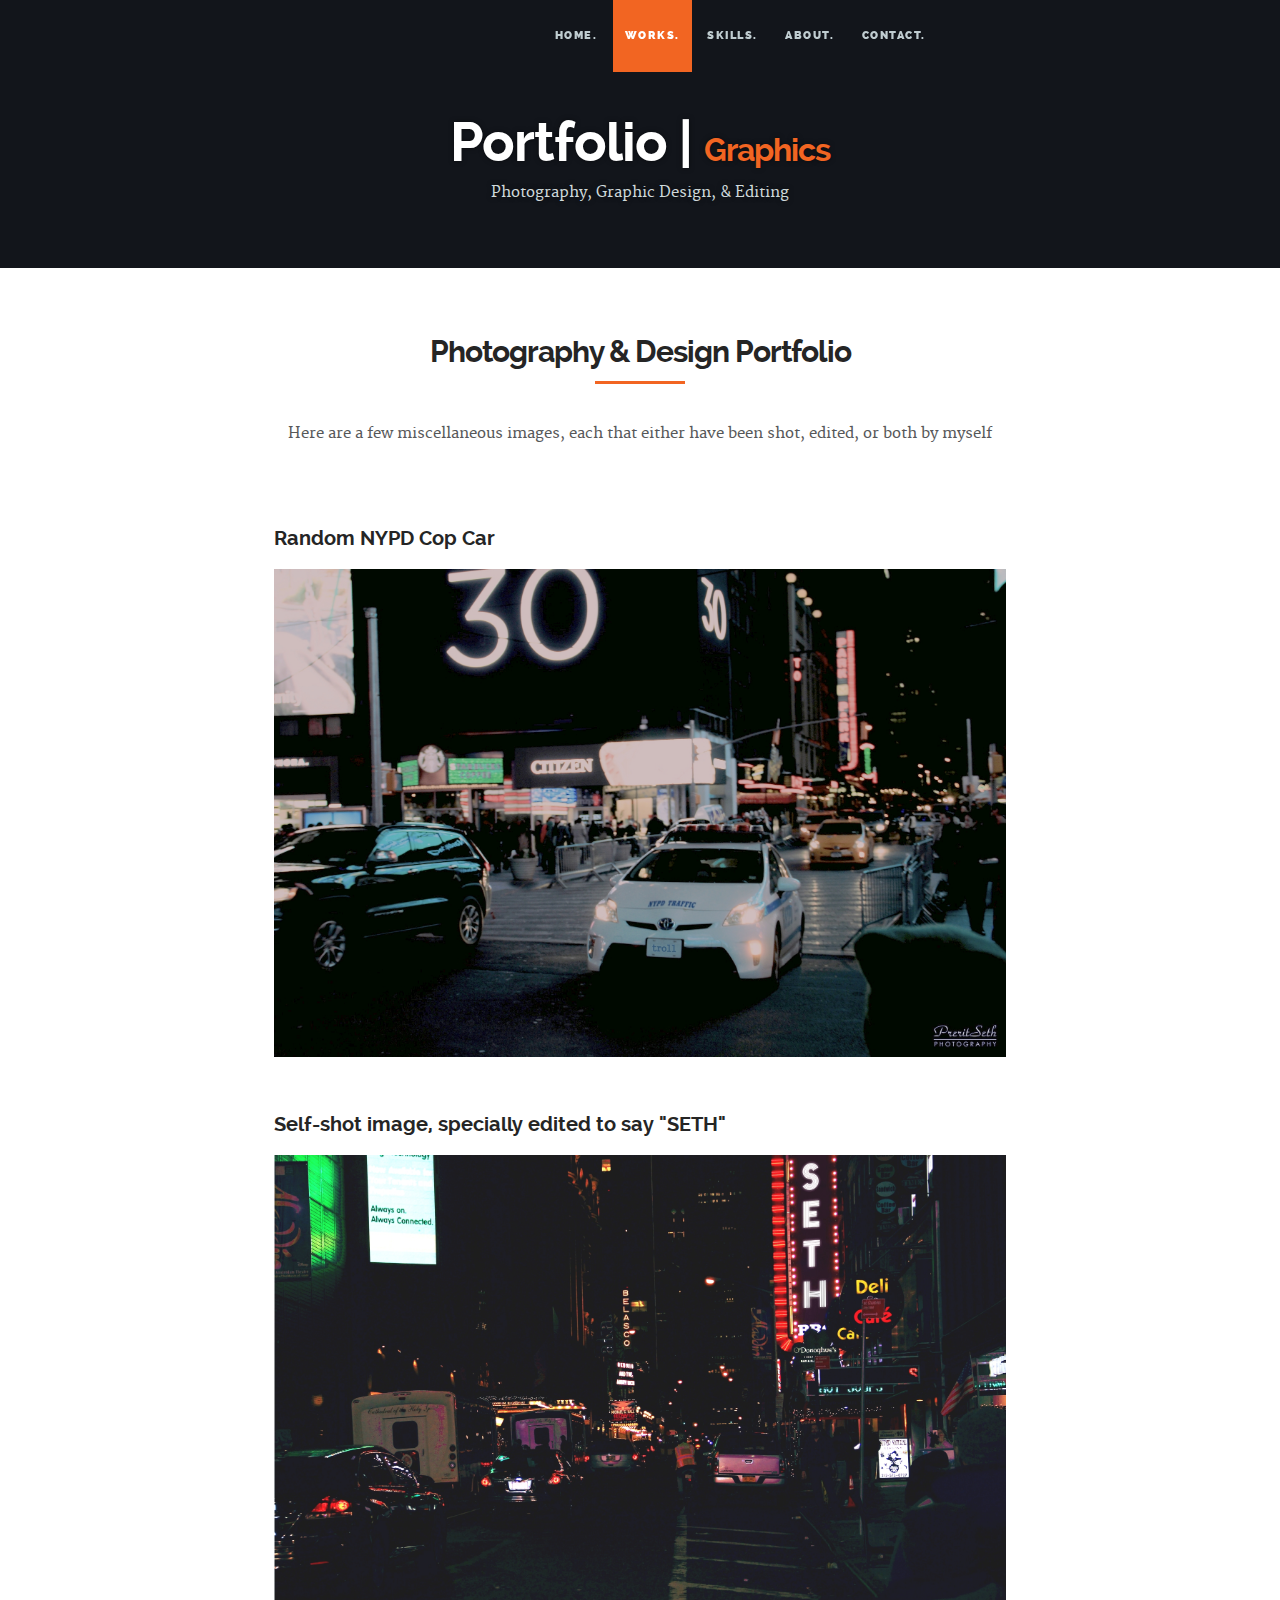
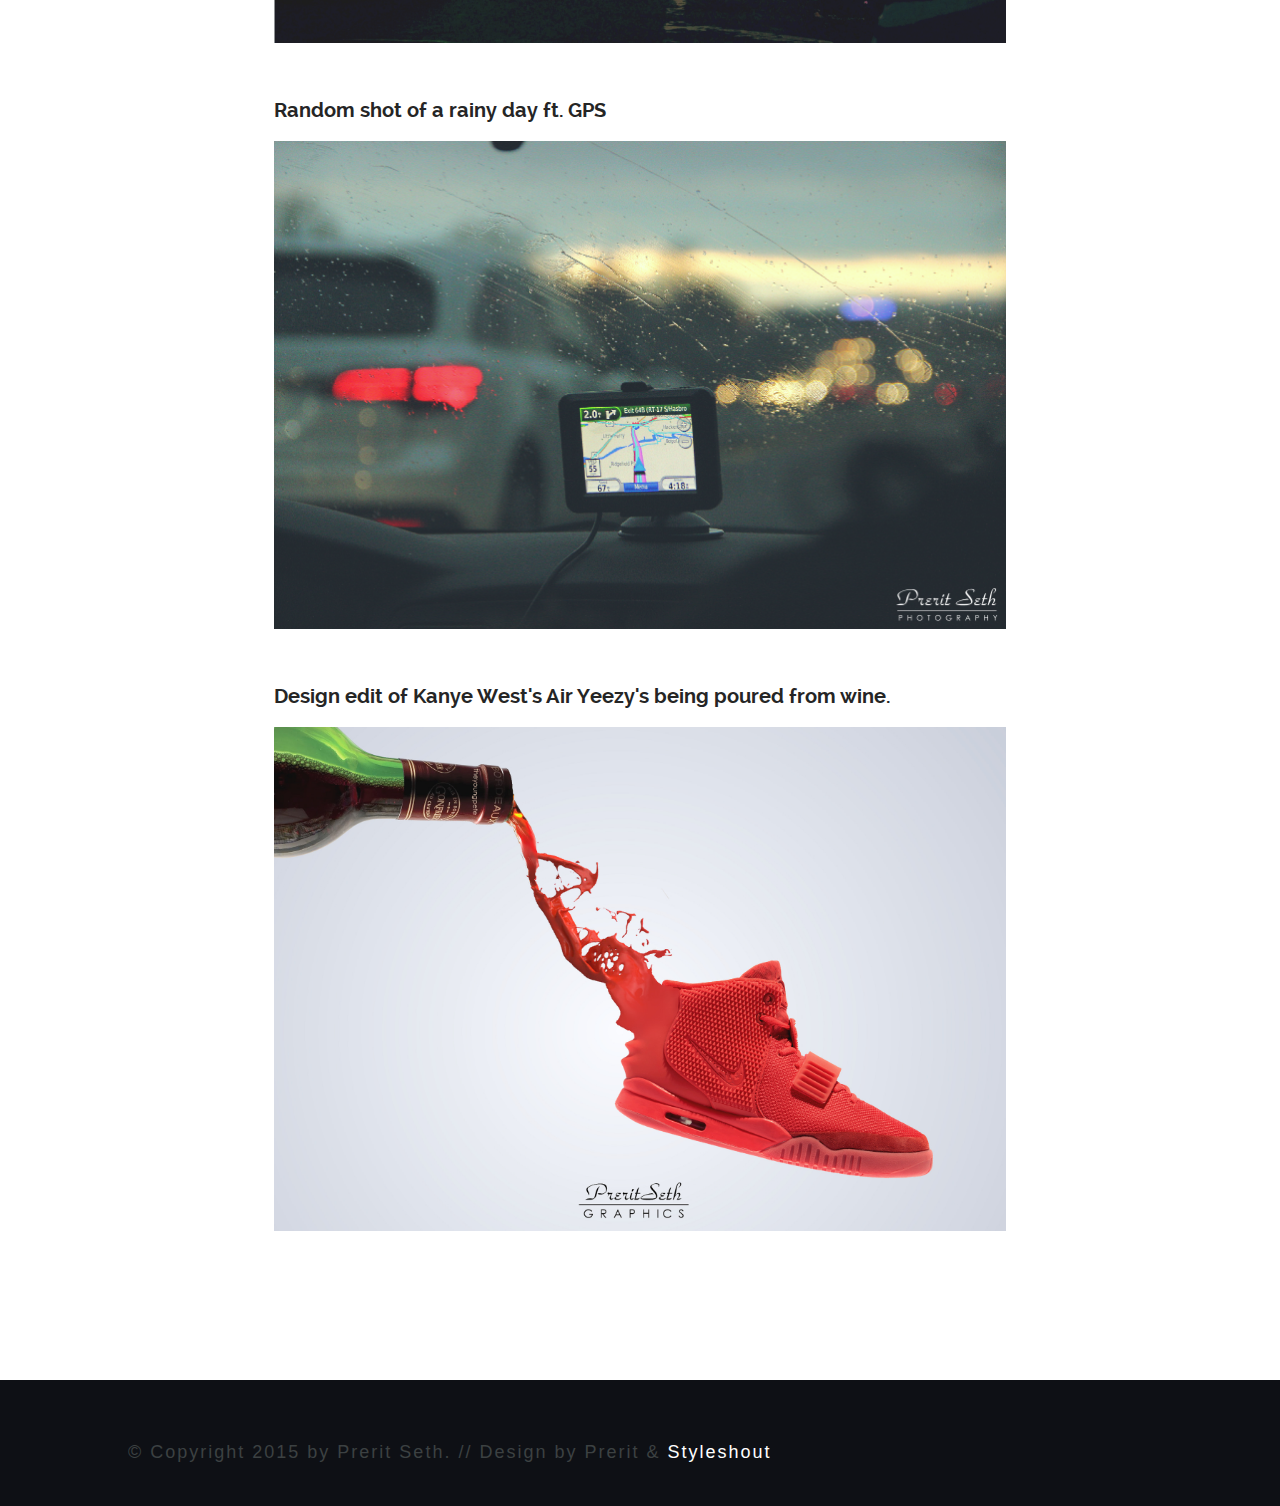
==== commit 41e6ee95: "Update almost done." ====
--- a/work/graphics.html
+++ b/work/graphics.html
@@ -122,7 +122,7 @@
         <div class="entry-content">
           <p>
             
-                <p style="text-align:center">Here are a few miscellaneous images, each either have been shot, edited, or both</p><br>
+                <p style="text-align:center">Here are a few miscellaneous images, each that either have been shot, edited, or both by myself</p><br>
 
 
         <div class="entry-content-media">
--- a/css/main.css
+++ b/css/main.css
@@ -58,8 +58,8 @@
 	-ms-transition: all 0.3s ease-in-out;
 	transition: all 0.3s ease-in-out;
 }
-a:hover, a:focus {
-	color: rgb(247, 154, 111);
+a:hover {
+	color: #F79A6F;
 }
 
 /* Typography
@@ -1047,7 +1047,7 @@
 footer a, footer a:visited {
 	color: #a43b0a;
 }
-footer a:hover, footer a:focus {
+footer a:hover, footer a{
 	color: white;
 }
 footer h3 {
@@ -1082,9 +1082,13 @@
 	color: #3C4142;
 }
 footer .copyright {
-	margin: 0;
-	padding: 24px 18px 6px 18px;
+	font-family: "ubuntu", sans-serif;
+	margin: 0;
+	font-size: 18px;
+	font-color: black;
+	padding: 24px 18px 0px 0px;
 	clear: both;
+	letter-spacing: 2px;
 }
 
 /* back to top */
@@ -2035,3 +2039,67 @@
 #contact a {
 	font-color: white;
 }
+
+.profile {
+	border-radius: 50%;
+}
+
+.avatar {
+	display: inline-block;
+}
+
+#centered-stats { width: 100%; overflow: hidden; }
+#centered-stats ul { list-style: none; position: relative; float: left; display: block; left: 50%; }
+#centered-stats ul li { position: relative; float: left; display: block; right: 50%; }
+
+.uk-partners {
+	box-shadow: 4px 4px 4px #888888;
+}
+.uk-partners:hover {
+	box-shadow: 8px 8px 8px #888888;
+}
+
+.social-list {
+	list-style-type: none;
+}
+
+.social-list a {
+	color: black;
+	font-family: "raleway-regular";
+	font-size: 16px;
+}
+.social-list a:hover {
+	color: #f26522;
+}
+
+.facebook-icon
+{
+	background-image: url("../images/social/facebook.png");
+	background-repeat-x: no-repeat;
+	background-repeat-y: no-repeat;
+	padding: 0px 40px 0px;
+}
+
+.twitter-icon
+{
+	background-image: url("../images/social/twitter.png");
+	background-repeat-x: no-repeat;
+	background-repeat-y: no-repeat;
+	padding: 0px 40px 0px;
+}
+
+.tumblr-icon
+{
+	background-image: url("../images/social/tumblr.png");
+	background-repeat-x: no-repeat;
+	background-repeat-y: no-repeat;
+	padding: 0px 40px 0px;
+}
+
+.youtube-icon
+{
+	background-image: url("../images/social/youtube.png");
+	background-repeat-x: no-repeat;
+	background-repeat-y: no-repeat;
+	padding: 0px 40px 0px;
+}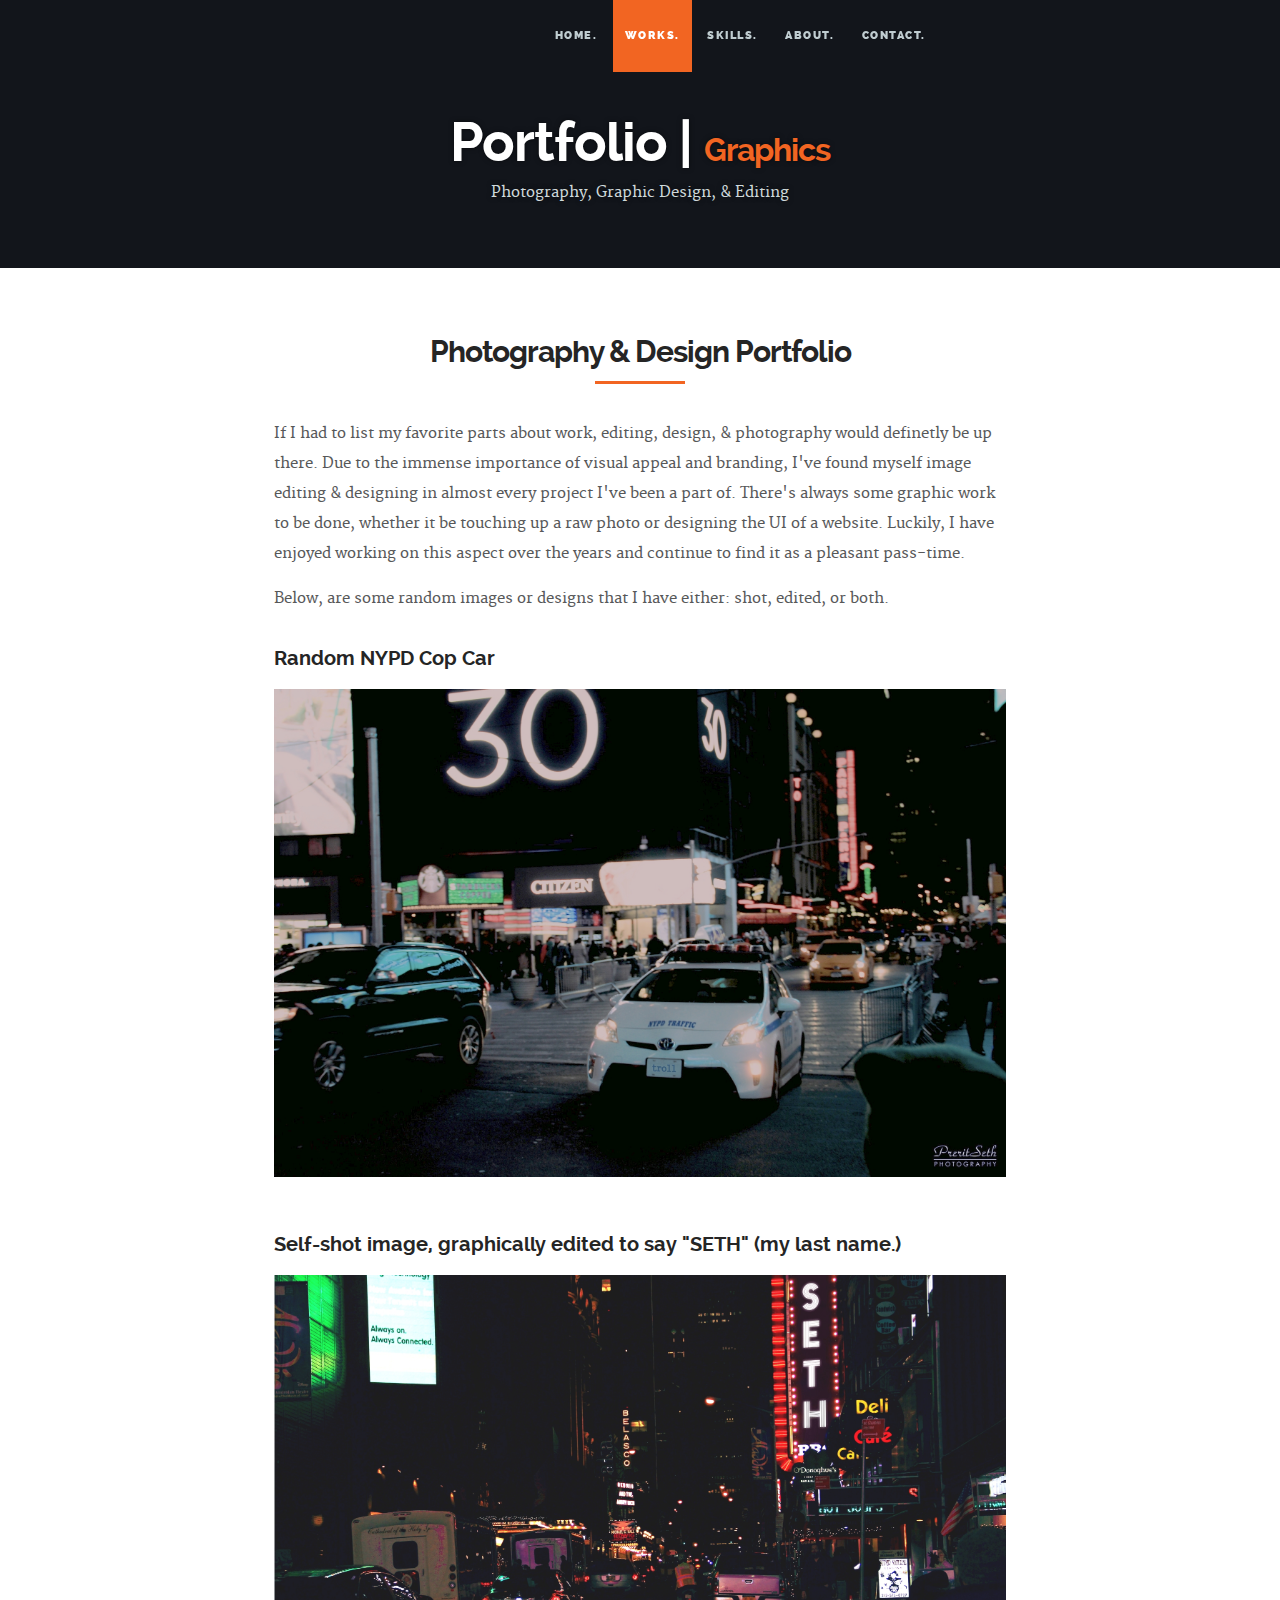
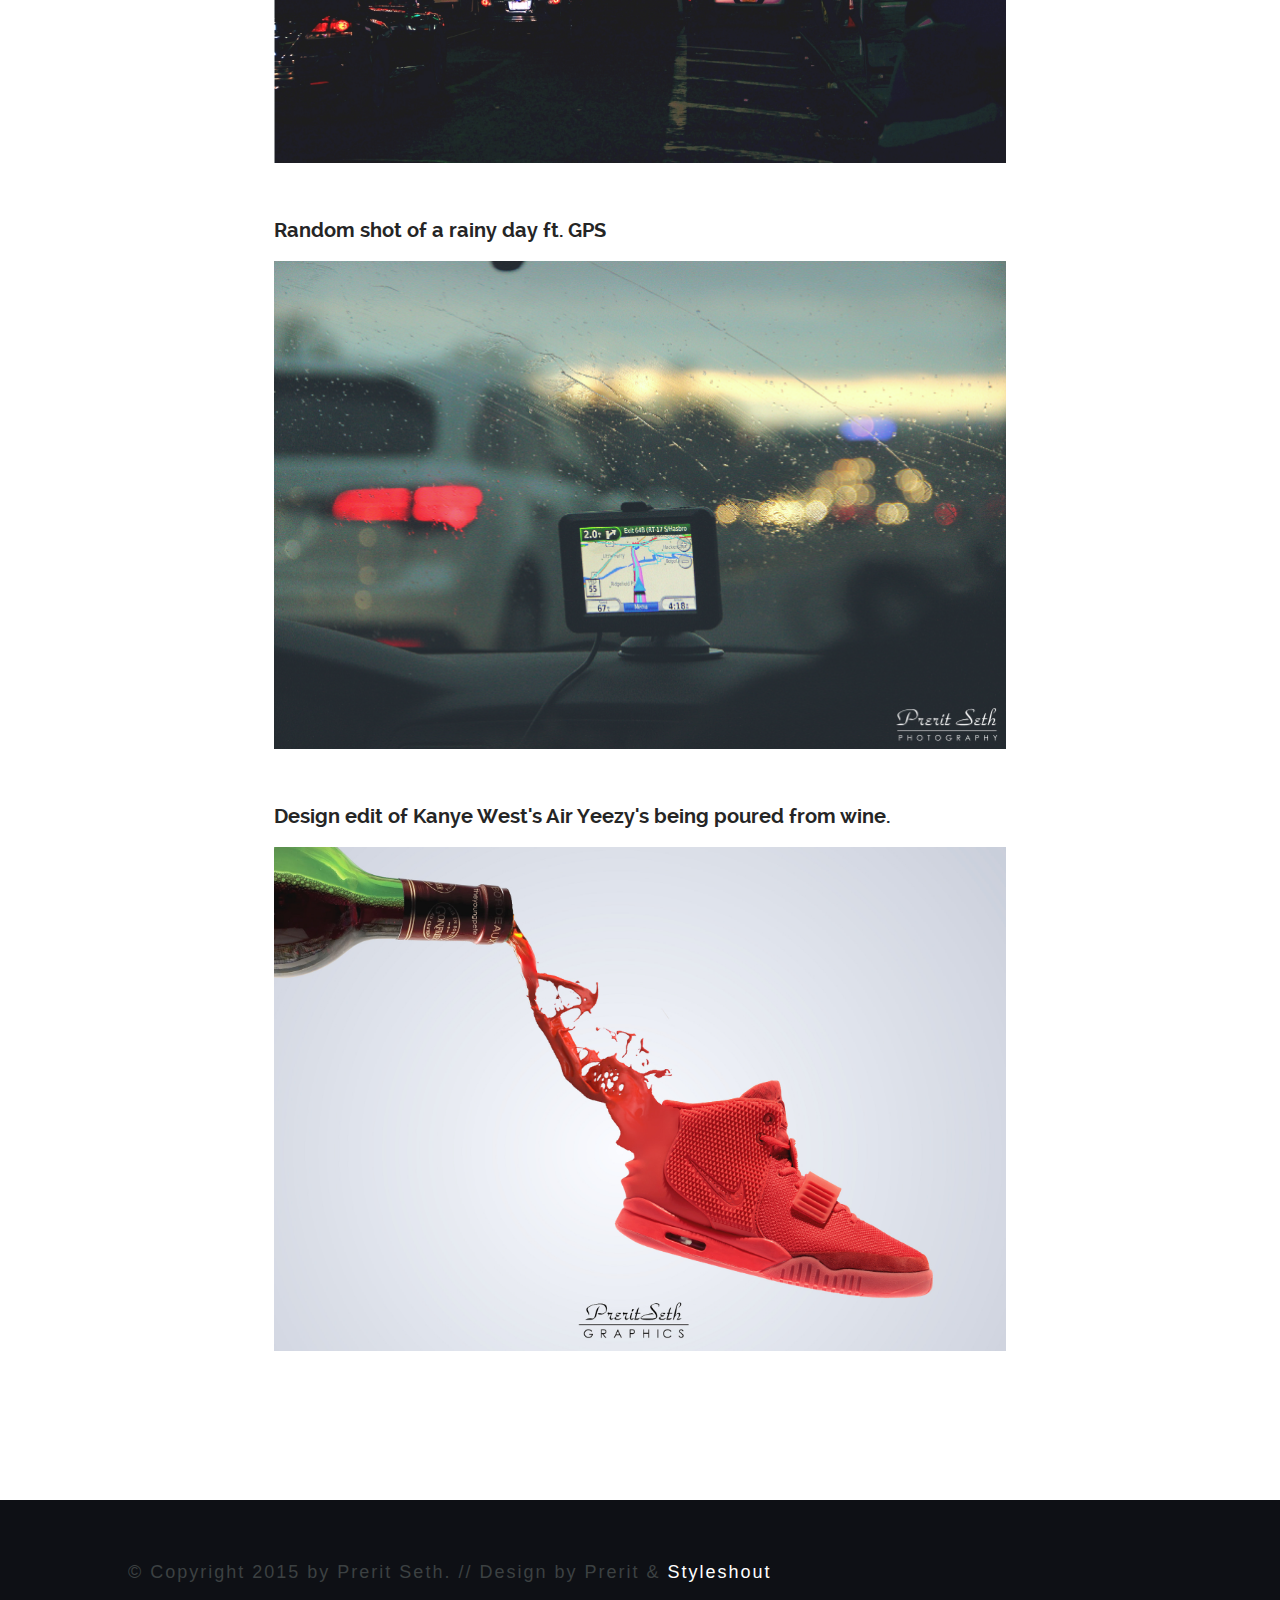
==== commit 1eb9b194: "Final version without edited links tho" ====
--- a/work/graphics.html
+++ b/work/graphics.html
@@ -122,13 +122,13 @@
         <div class="entry-content">
           <p>
             
-                <p style="text-align:center">Here are a few miscellaneous images, each that either have been shot, edited, or both by myself</p><br>
-
-
+                <p>If I had to list my favorite parts about work, editing, design, &amp; photography would definetly be up there. Due to the immense importance of visual appeal and branding, I've found myself image editing &amp; designing in almost every project I've been a part of. There's always some graphic work to be done, whether it be touching up a raw photo or designing the UI of a website. Luckily, I have enjoyed working on this aspect over the years and continue to find it as a pleasant pass-time.
+                </p>
+                <p>Below, are some random images or designs that I have either: shot, edited, or both.</p>
         <div class="entry-content-media">
           <h3>Random NYPD Cop Car</h3>
           <img src="../images/portfolio/nypd.jpg">
-          <h3>Self-shot image, specially edited to say "SETH"</h3>
+          <h3>Self-shot image, graphically edited to say "SETH" (my last name.)</h3>
           <img src="../images/portfolio/seth-square.jpg">
           <h3>Random shot of a rainy day ft. GPS</h3>
           <img src="../images/portfolio/rainy.png">
--- a/css/main.css
+++ b/css/main.css
@@ -51,7 +51,7 @@
 /* Links
 ---------------------------------------------------------------------- */
 a, a:visited {
-	color: #D8D3D0;
+	color: #F26522;
 	-moz-transition: all 0.3s ease-in-out;
 	-o-transition: all 0.3s ease-in-out;
 	-webkit-transition: all 0.3s ease-in-out;
@@ -2037,7 +2037,11 @@
 }
 
 #contact a {
-	font-color: white;
+	color: #D8D3D0;
+}
+
+#contact a:hover{
+	color: #F79A6F;
 }
 
 .profile {
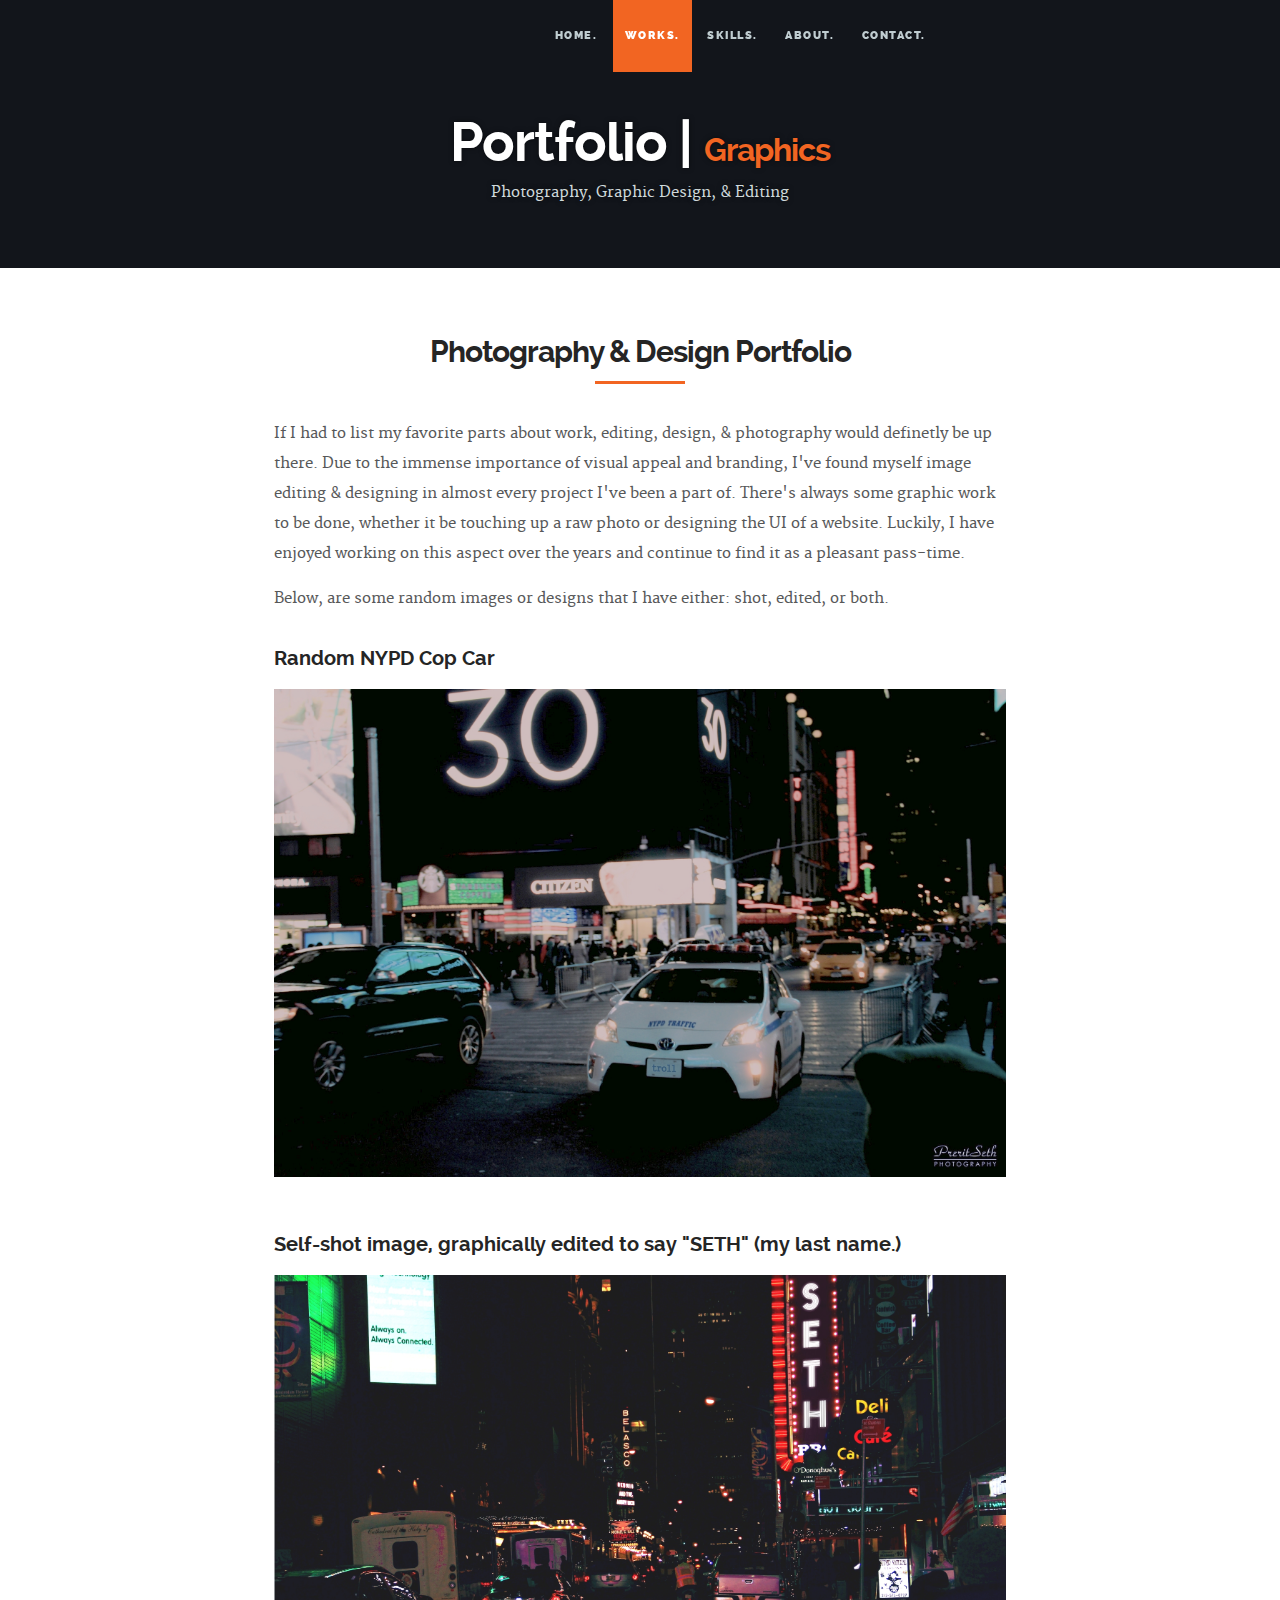
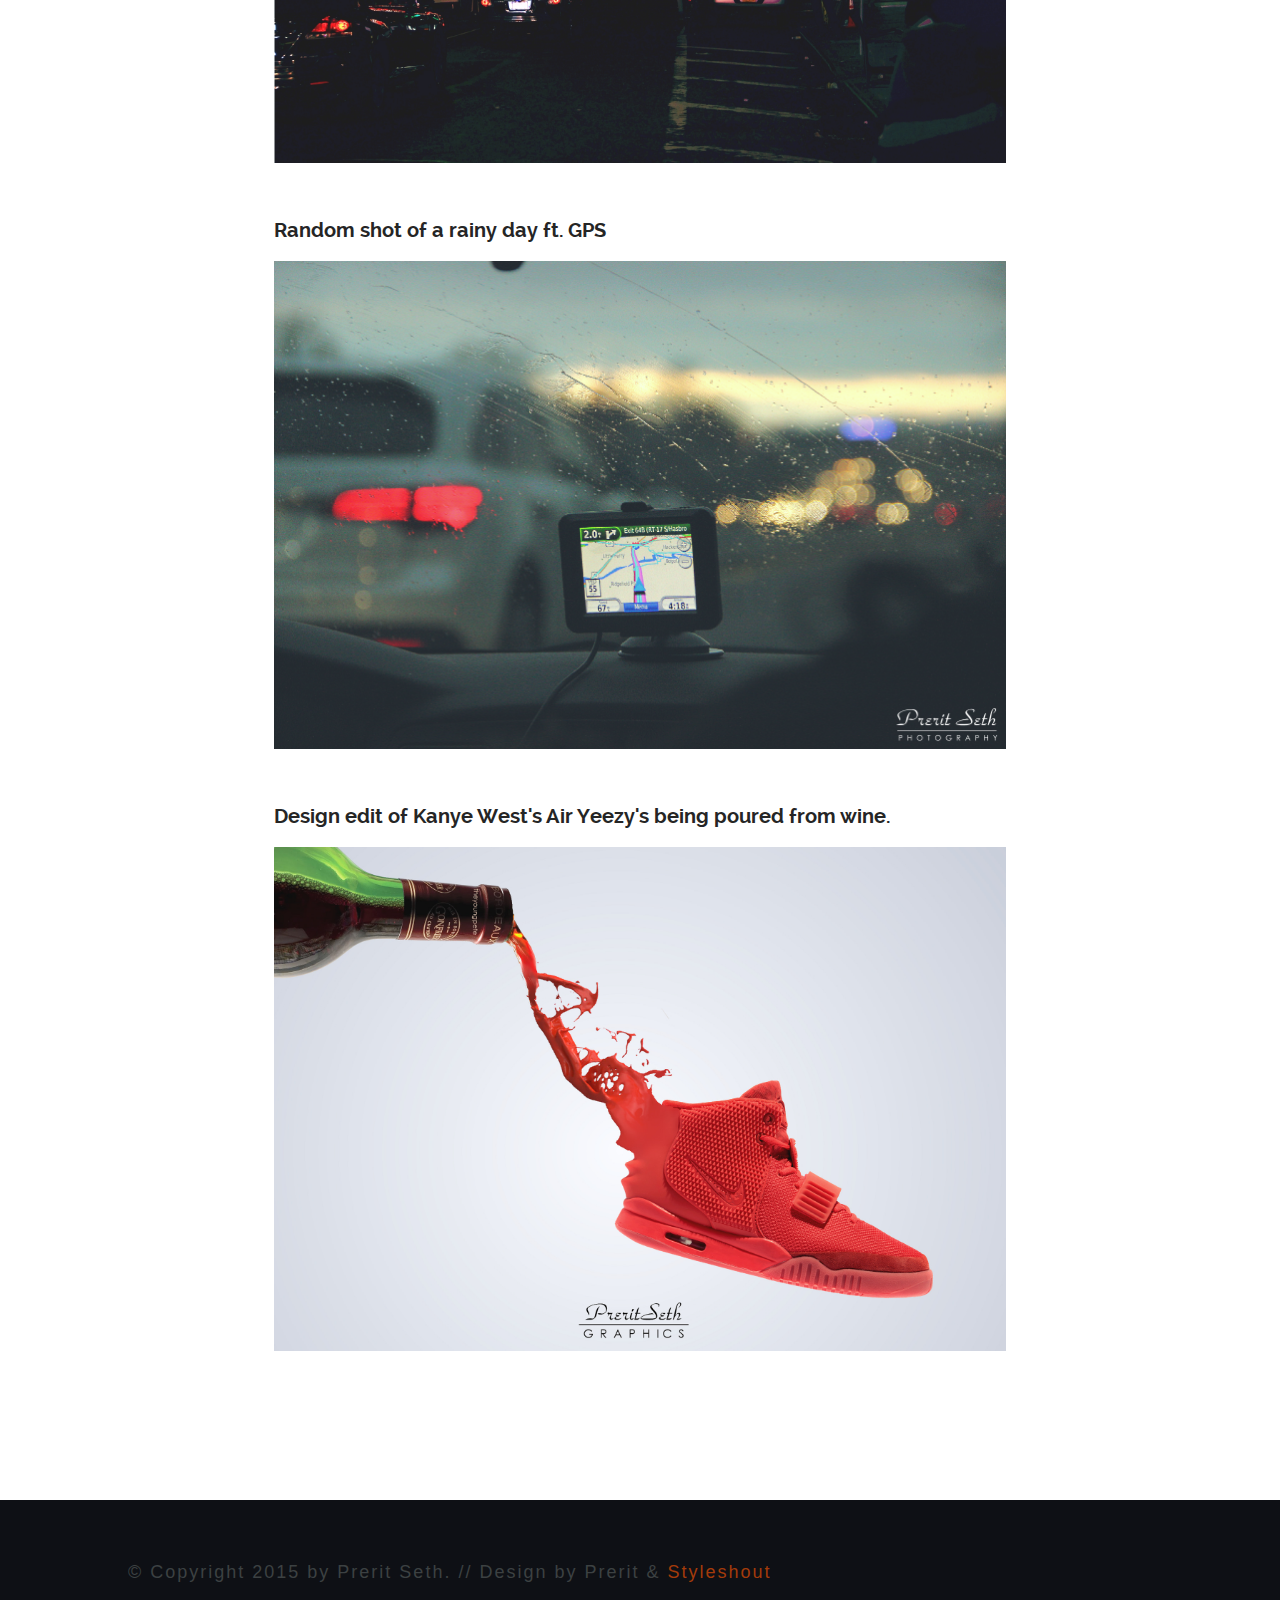
==== commit f40fb2bb: "Added Google Analytics" ====
--- a/work/graphics.html
+++ b/work/graphics.html
@@ -8,9 +8,9 @@
    <!--- Basic Page Needs
    ================================================== -->
    <meta charset="utf-8">
-  <title>UltimateKorra | Prerit Seth Portfolio</title>
-  <meta name="description" content="">  
-  <meta name="author" content="">
+  <title>Graphic Design and Image Editing - Prerit Seth Portfolio</title>
+  <meta name="description" content="Prerit Seth's photography, graphic design, and image editing portfolio, featuring past work with photoshop, mock ups, photo editing, and more.">  
+  <meta name="author" content="Prerit Seth">
 
    <!-- Mobile Specific Metas
    ================================================== -->
@@ -19,7 +19,7 @@
   <!-- CSS
     ================================================== -->
    <link rel="stylesheet" href="../css/base.css">
-  <link rel="stylesheet" href="../css/main.css">
+   <link rel="stylesheet" href="../css/main.css">
    <link rel="stylesheet" href="../css/media-queries.css">
    <link rel="stylesheet" href="../css/odometer-default.css">           
 
@@ -57,7 +57,7 @@
     <div class="row header-inner">
 
         <div class="logo">
-           <a href="../index.html">Prerit Seth.</a>
+           <a href="http://preritseth.com">Prerit Seth.</a>
         </div>
 
         <nav id="nav-wrap">         
@@ -72,11 +72,11 @@
           </a>         
 
            <ul id="nav" class="nav">
-              <li><a href="../index.html">Home.</a></li>
-             <li class="current"><a href="#">Works.</a></li>
-              <li><a href="../index.html#services">Skills.</a></li>
-              <li><a href="../index.html#about">About.</a></li>       
-              <li><a href="../index.html#contact">Contact.</a></li>
+              <li><a href="http://preritseth.com">Home.</a></li>
+              <li class="current"><a href="http://preritseth.com#portfolio">Works.</a></li>
+              <li><a href="http://preritseth.com#services">Skills.</a></li>
+              <li><a href="http://preritseth.com#about">About.</a></li>       
+              <li><a href="http://preritseth.com#contact">Contact.</a></li>
            </ul> 
 
         </nav> <!-- /nav-wrap -->       
@@ -181,6 +181,18 @@
    <script src="../js/jquery.counterup.min.js"></script> 
    <script src="../js/odometer.min.js"></script> 
 
+
+<!--Google Analytics -->
+   <script>
+  (function(i,s,o,g,r,a,m){i['GoogleAnalyticsObject']=r;i[r]=i[r]||function(){
+  (i[r].q=i[r].q||[]).push(arguments)},i[r].l=1*new Date();a=s.createElement(o),
+  m=s.getElementsByTagName(o)[0];a.async=1;a.src=g;m.parentNode.insertBefore(a,m)
+  })(window,document,'script','//www.google-analytics.com/analytics.js','ga');
+
+  ga('create', 'UA-64053485-1', 'auto');
+  ga('send', 'pageview');
+
+</script>
 </body>
 
 </html>--- a/css/main.css
+++ b/css/main.css
@@ -1047,9 +1047,7 @@
 footer a, footer a:visited {
 	color: #a43b0a;
 }
-footer a:hover, footer a{
-	color: white;
-}
+
 footer h3 {
 	font: 13px/24px "raleway-bold", sans-serif;
 	margin-bottom: 0;
@@ -2079,31 +2077,27 @@
 .facebook-icon
 {
 	background-image: url("../images/social/facebook.png");
-	background-repeat-x: no-repeat;
-	background-repeat-y: no-repeat;
+	background-repeat: no-repeat;
 	padding: 0px 40px 0px;
 }
 
 .twitter-icon
 {
 	background-image: url("../images/social/twitter.png");
-	background-repeat-x: no-repeat;
-	background-repeat-y: no-repeat;
+	background-repeat: no-repeat;
 	padding: 0px 40px 0px;
 }
 
 .tumblr-icon
 {
 	background-image: url("../images/social/tumblr.png");
-	background-repeat-x: no-repeat;
-	background-repeat-y: no-repeat;
+	background-repeat: no-repeat;
 	padding: 0px 40px 0px;
 }
 
 .youtube-icon
 {
 	background-image: url("../images/social/youtube.png");
-	background-repeat-x: no-repeat;
-	background-repeat-y: no-repeat;
+	background-repeat: no-repeat;
 	padding: 0px 40px 0px;
 }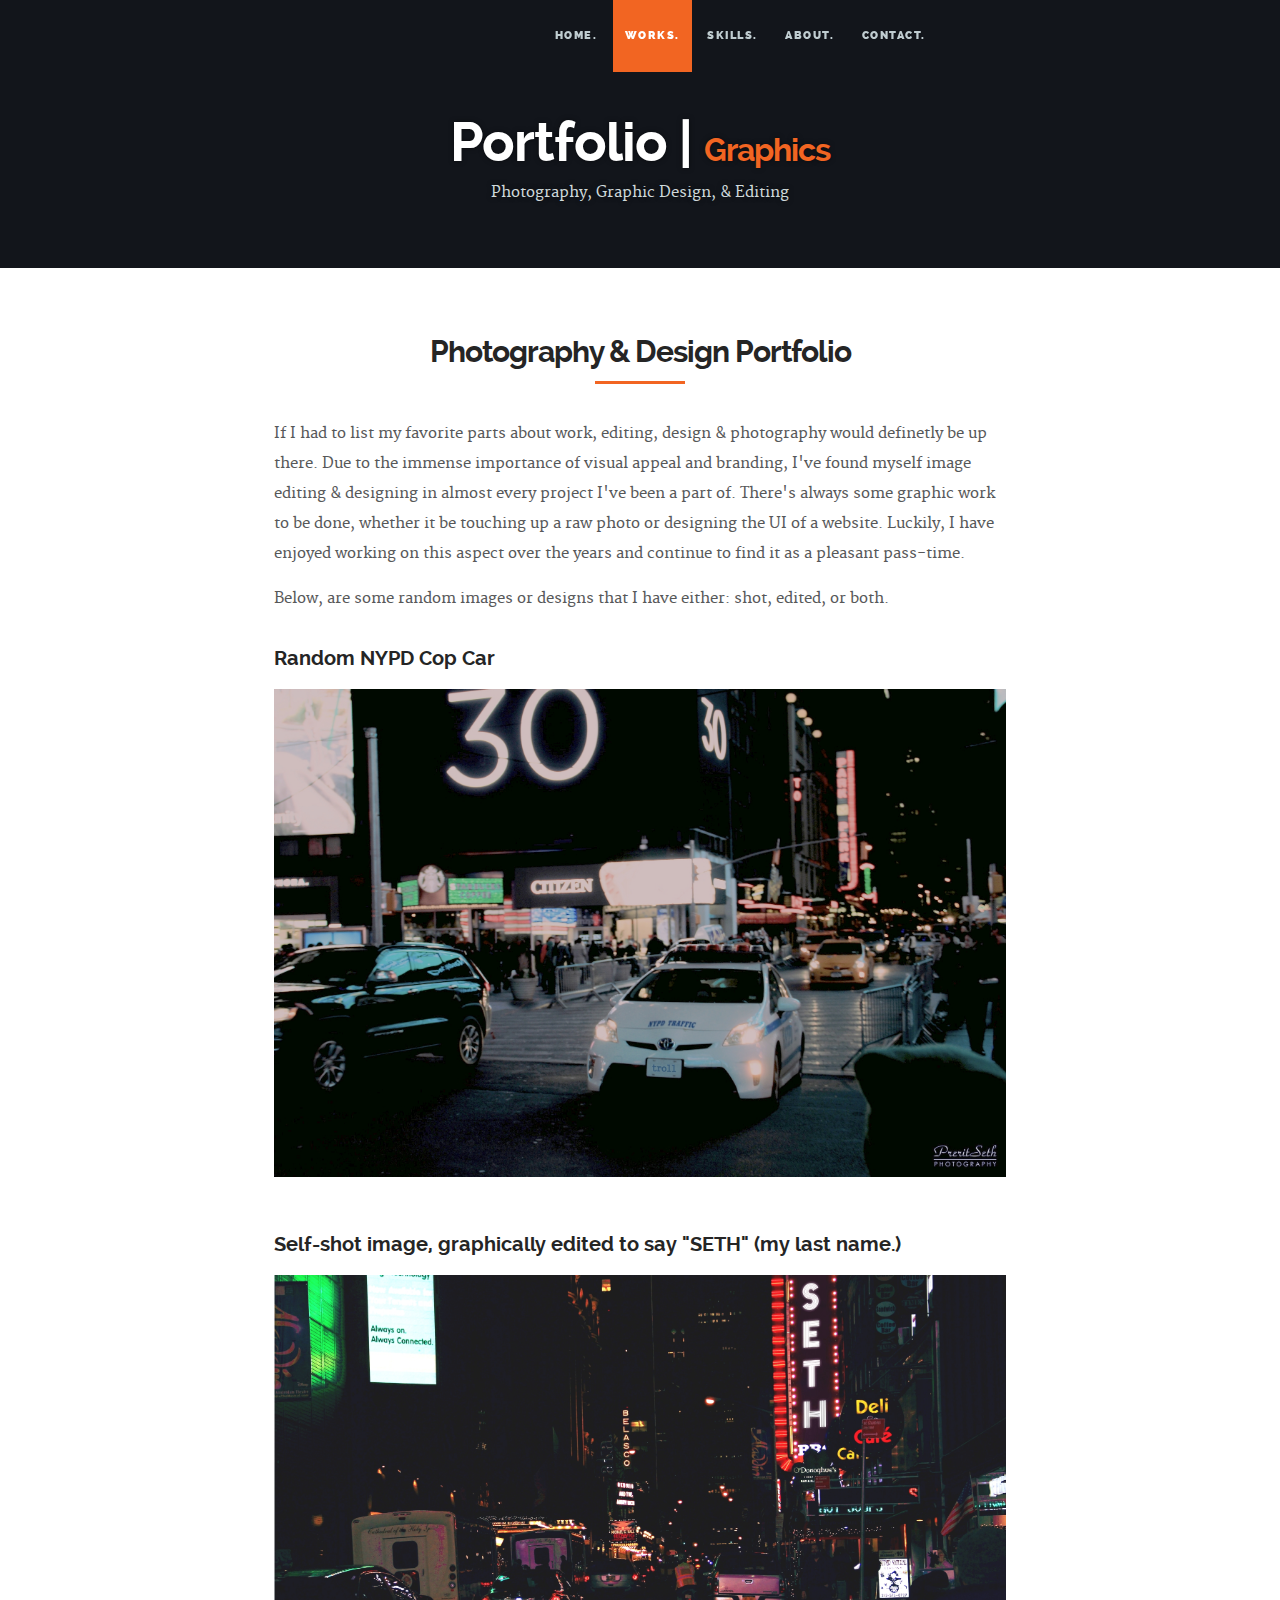
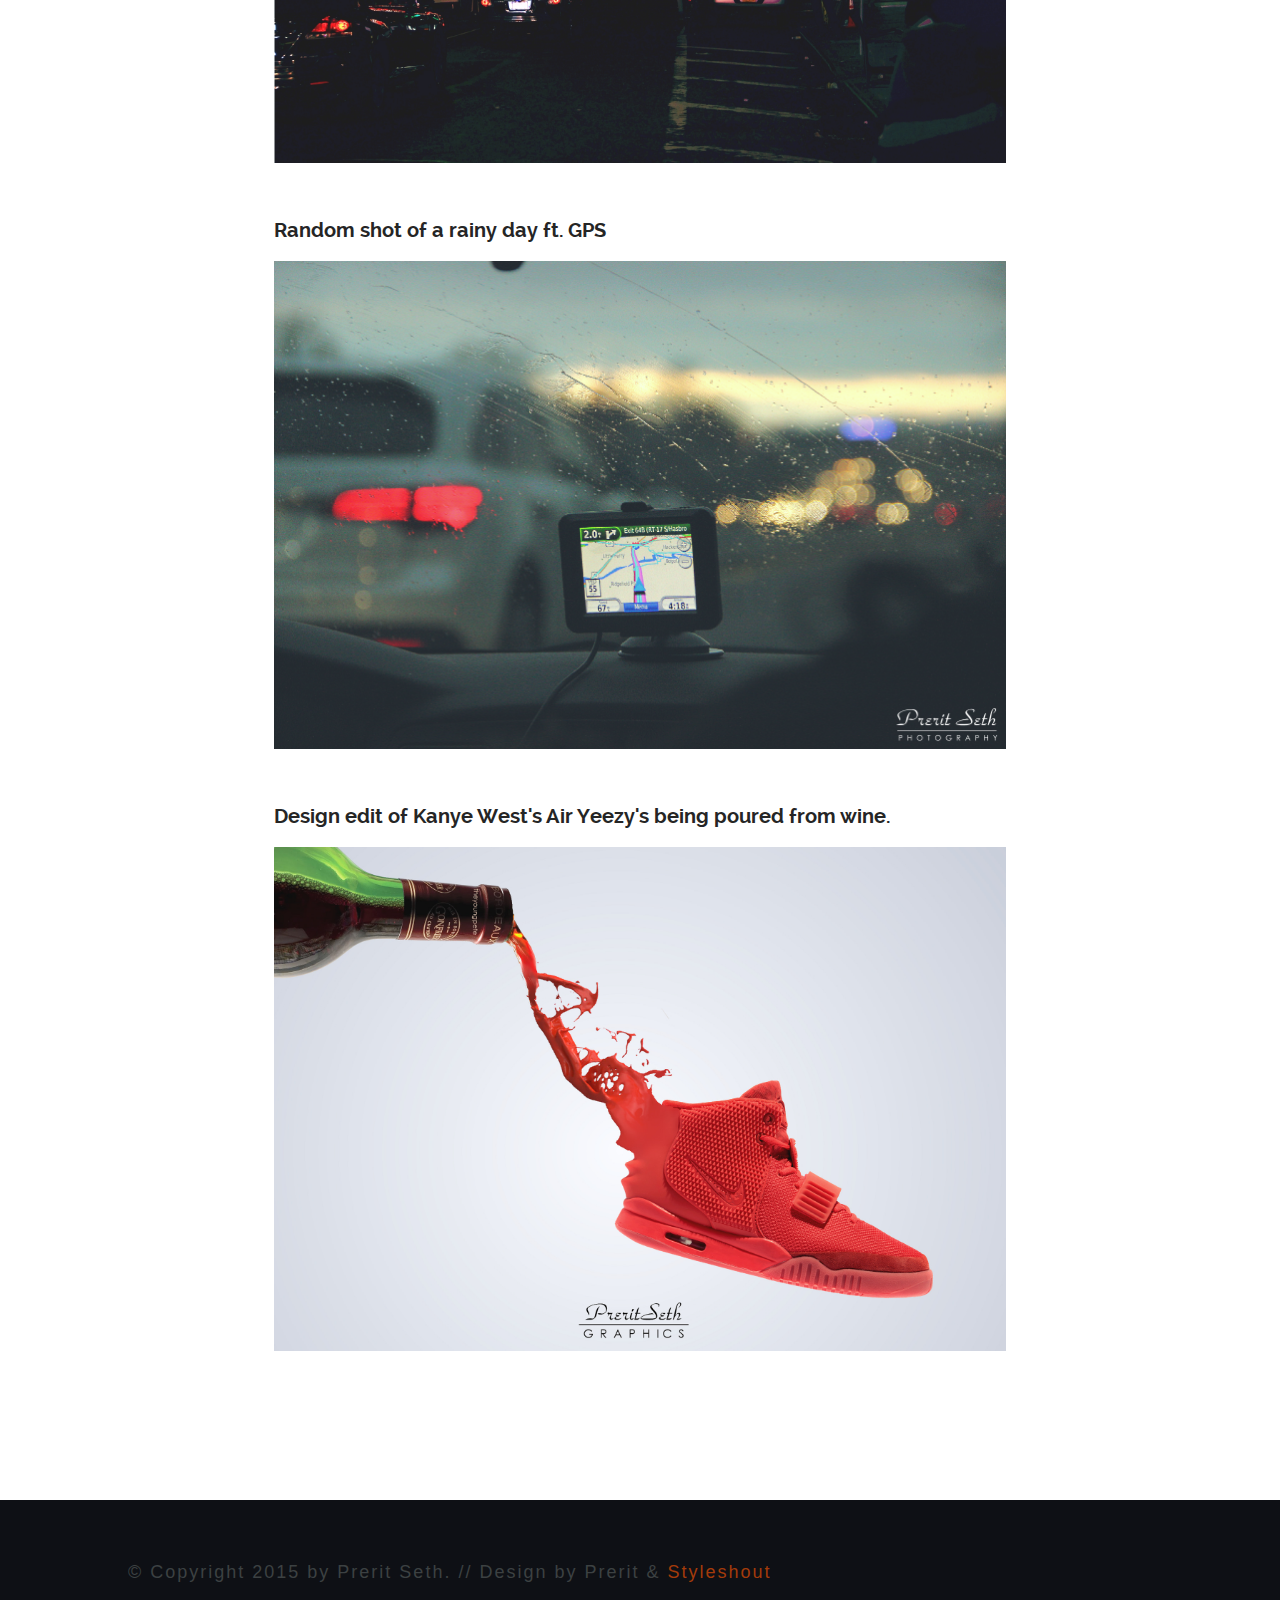
==== commit ae22d0d9: "Typo ampersand and comma" ====
--- a/work/graphics.html
+++ b/work/graphics.html
@@ -122,7 +122,7 @@
         <div class="entry-content">
           <p>
             
-                <p>If I had to list my favorite parts about work, editing, design, &amp; photography would definetly be up there. Due to the immense importance of visual appeal and branding, I've found myself image editing &amp; designing in almost every project I've been a part of. There's always some graphic work to be done, whether it be touching up a raw photo or designing the UI of a website. Luckily, I have enjoyed working on this aspect over the years and continue to find it as a pleasant pass-time.
+                <p>If I had to list my favorite parts about work, editing, design &amp; photography would definetly be up there. Due to the immense importance of visual appeal and branding, I've found myself image editing &amp; designing in almost every project I've been a part of. There's always some graphic work to be done, whether it be touching up a raw photo or designing the UI of a website. Luckily, I have enjoyed working on this aspect over the years and continue to find it as a pleasant pass-time.
                 </p>
                 <p>Below, are some random images or designs that I have either: shot, edited, or both.</p>
         <div class="entry-content-media">
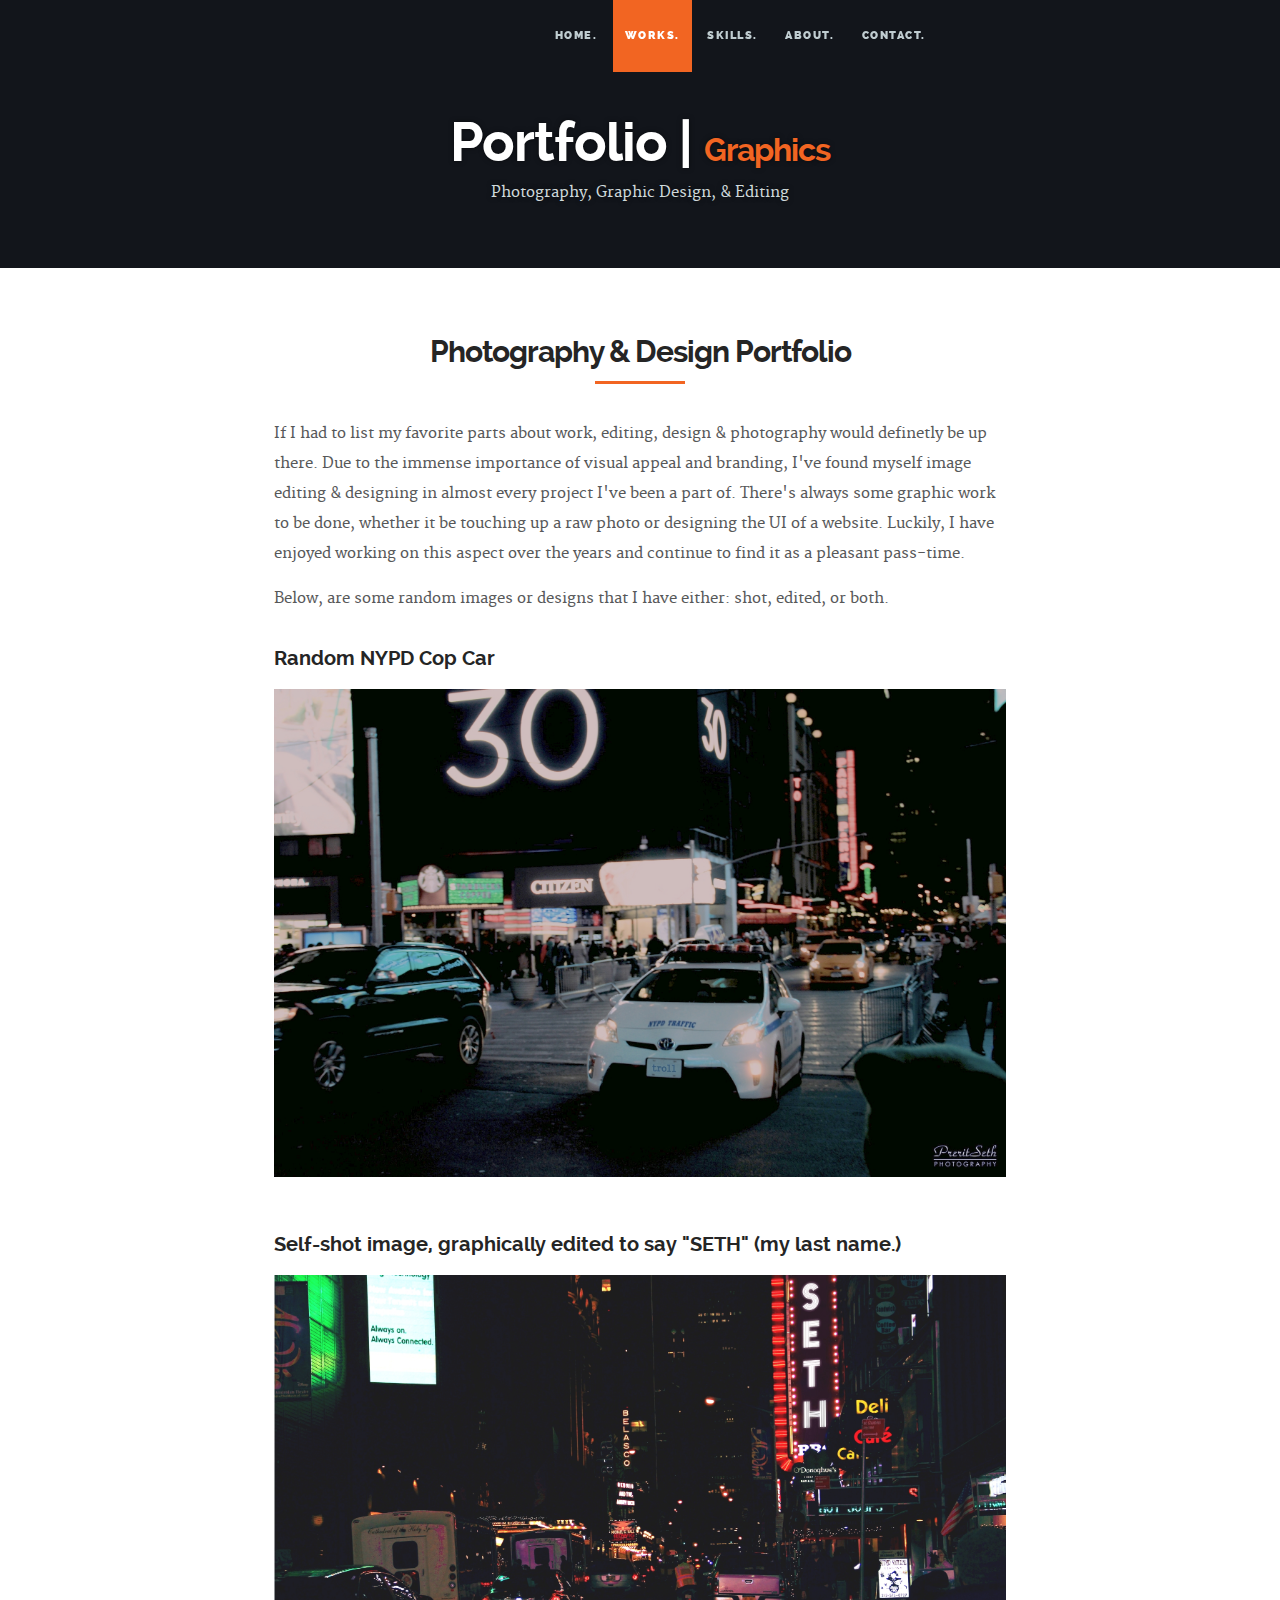
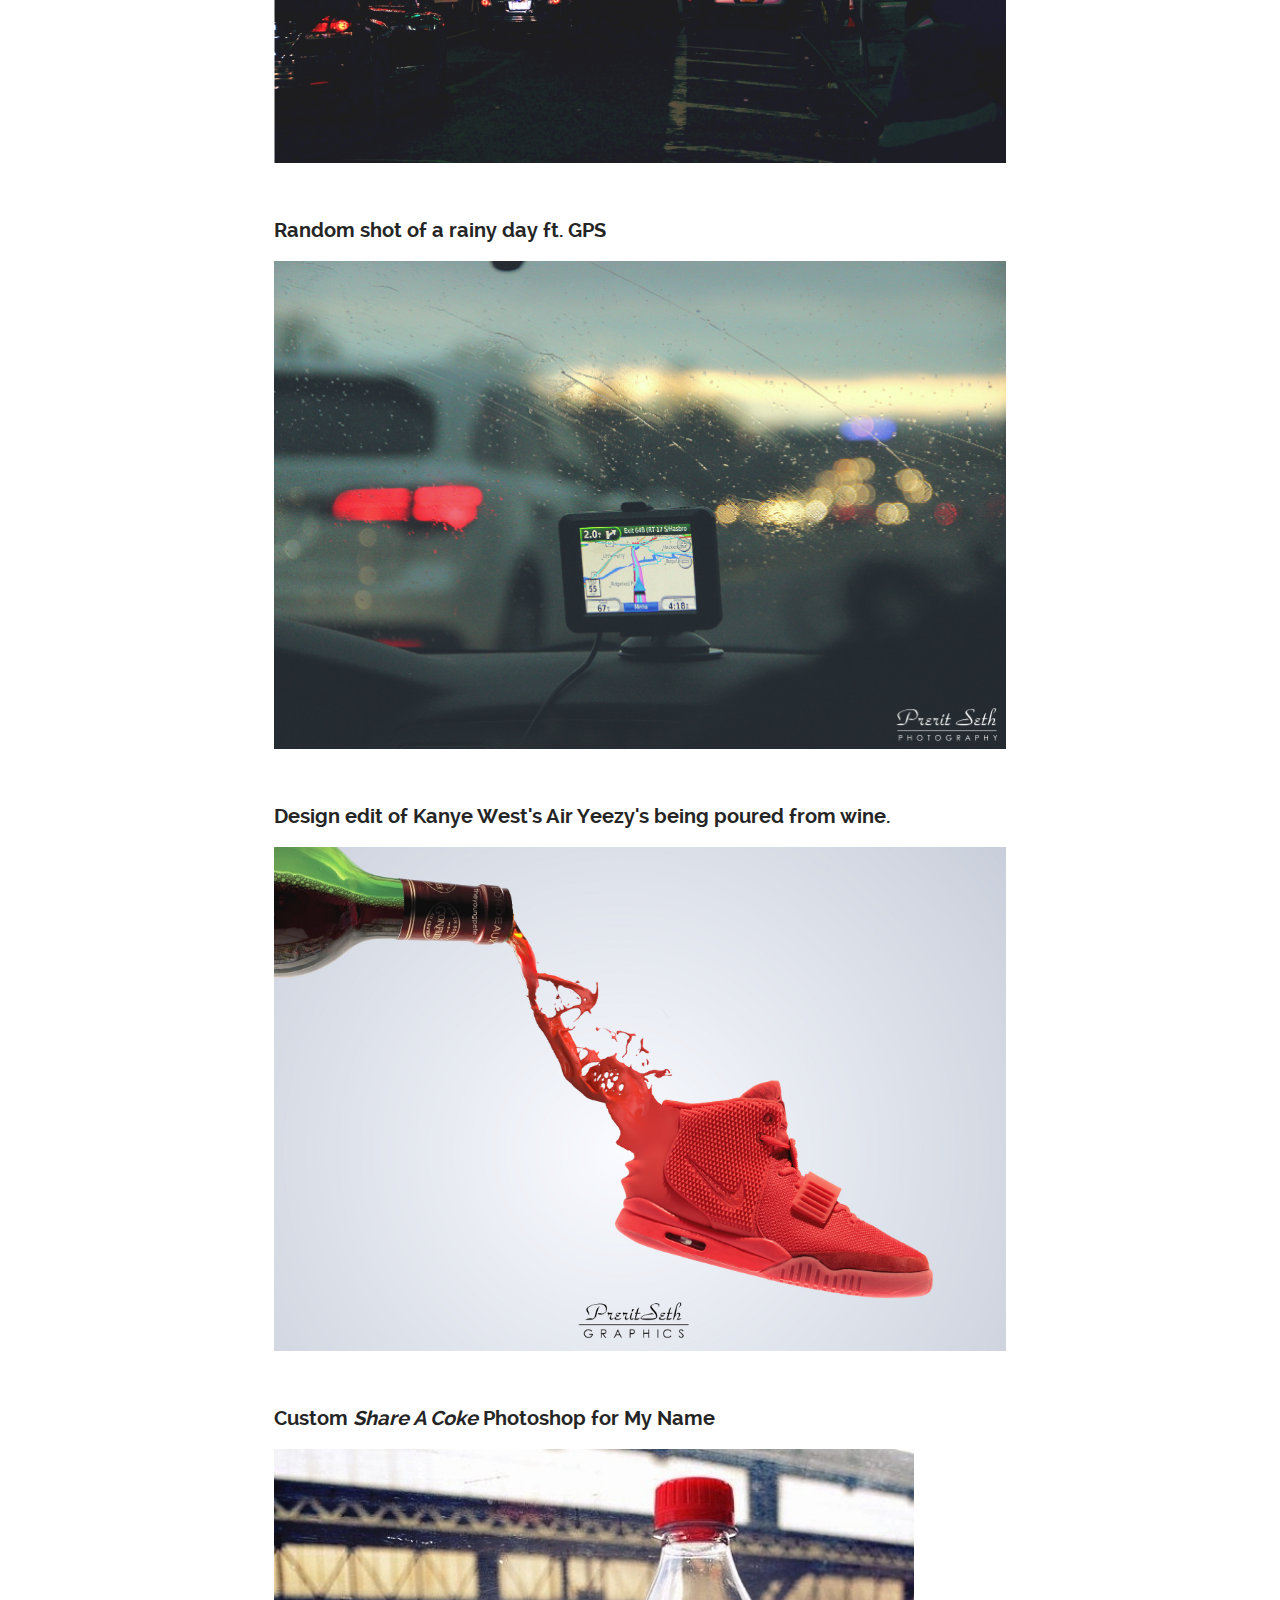
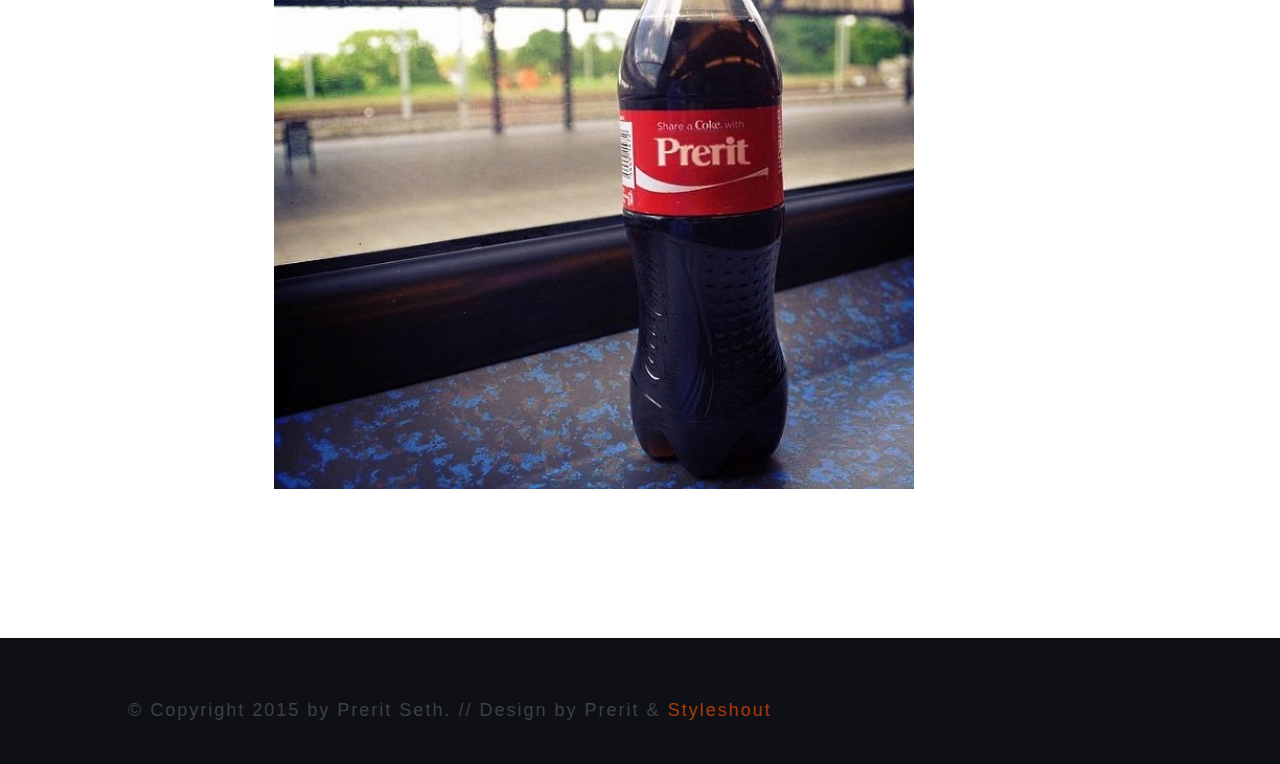
==== commit 677d0c7f: "Linkedin button" ====
--- a/work/graphics.html
+++ b/work/graphics.html
@@ -134,6 +134,8 @@
           <img src="../images/portfolio/rainy.png">
           <h3>Design edit of Kanye West's Air Yeezy's being poured from wine.</h3>
           <img src="../images/portfolio/yeezy-full.jpg">
+           <h3>Custom <i>Share A Coke</i> Photoshop for My Name</h3>
+          <img src="../images/portfolio/coke.jpg">
           <div class="post-thumb">
             
           </div> 
--- a/css/main.css
+++ b/css/main.css
@@ -2100,4 +2100,4 @@
 	background-image: url("../images/social/youtube.png");
 	background-repeat: no-repeat;
 	padding: 0px 40px 0px;
-}+}
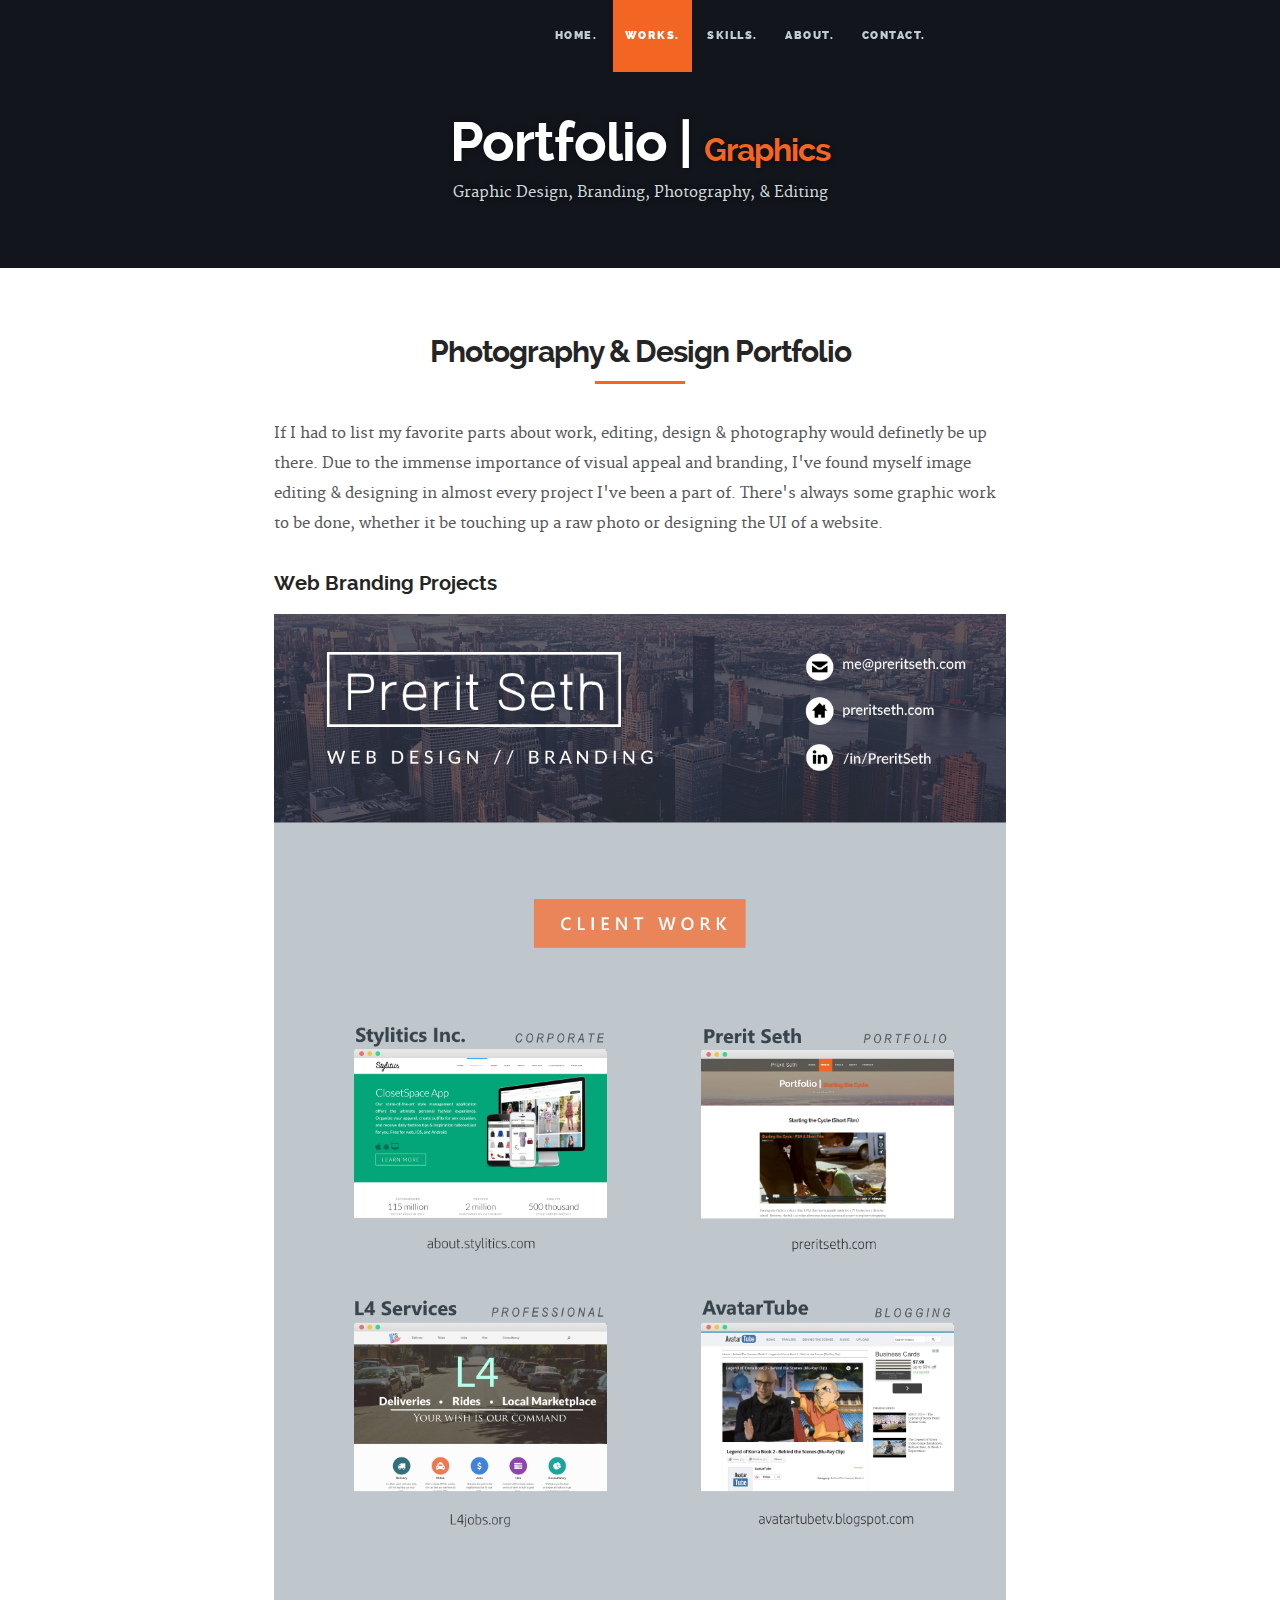
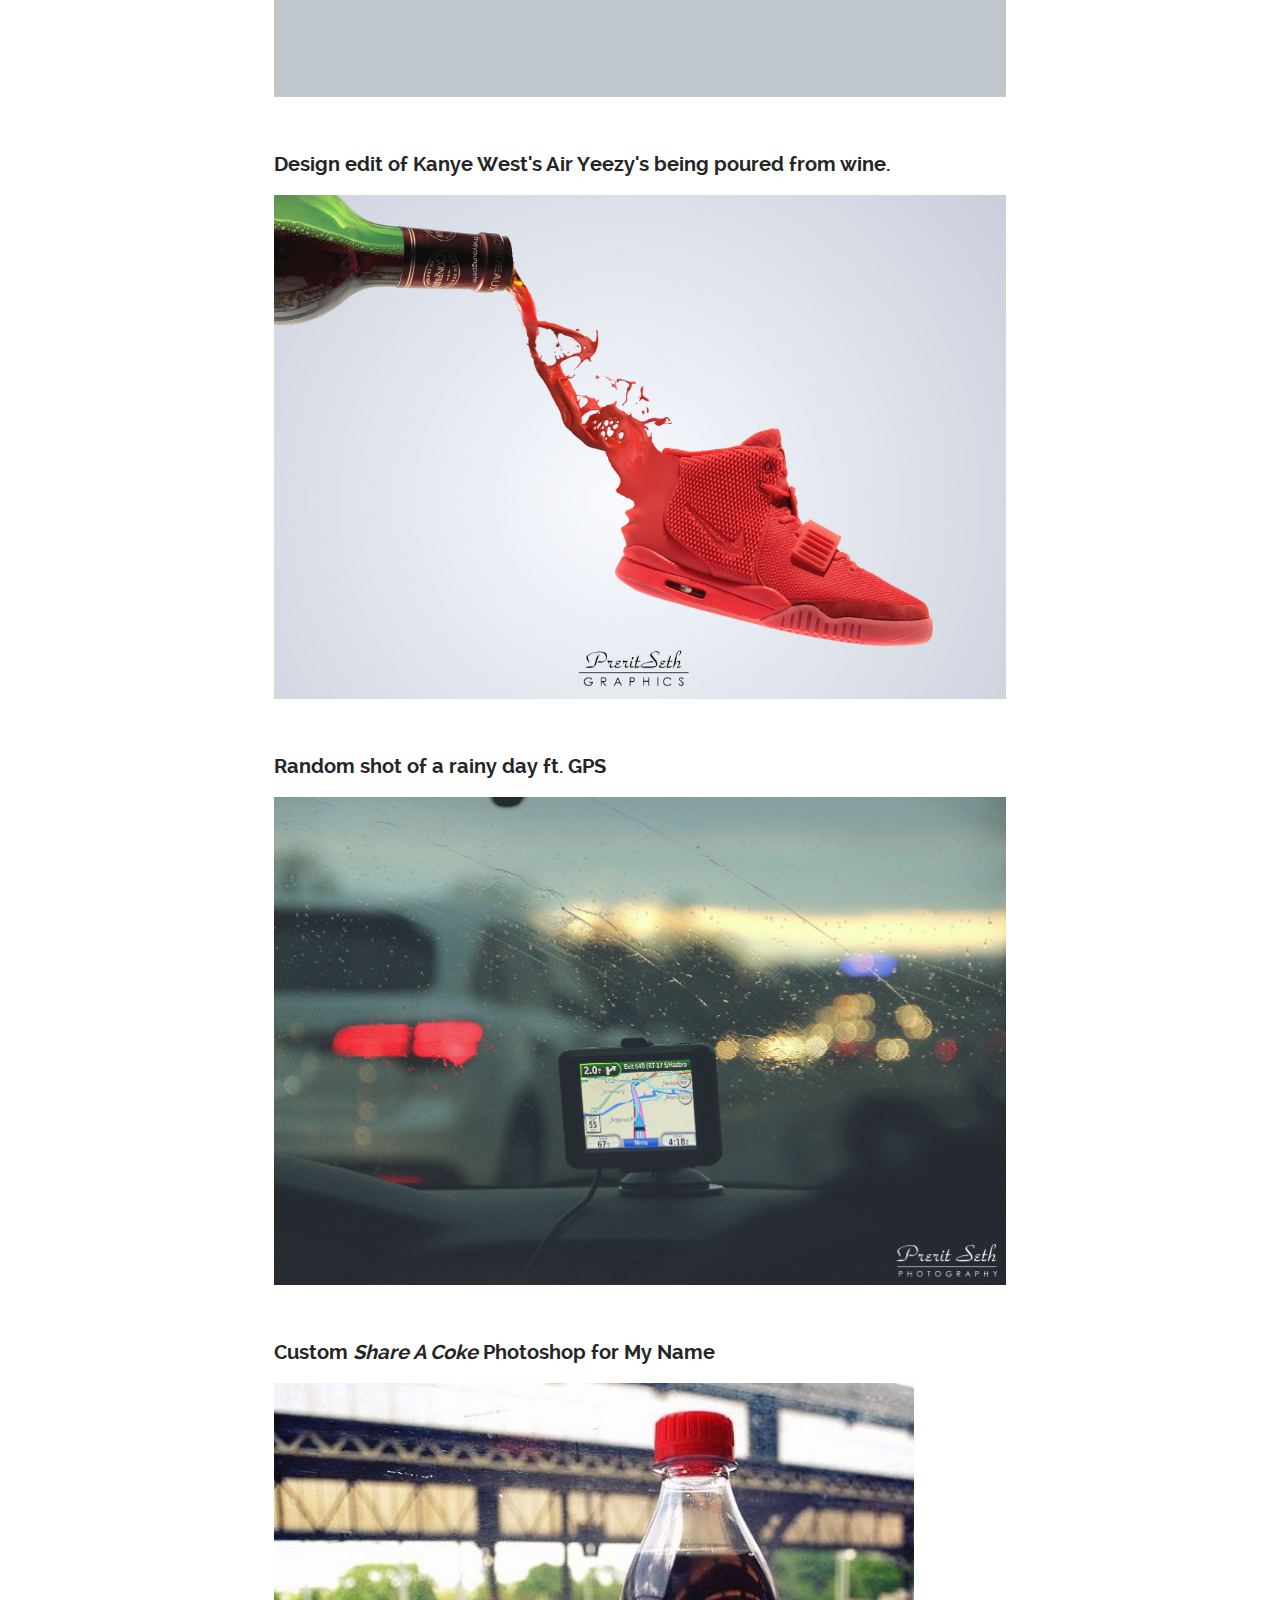
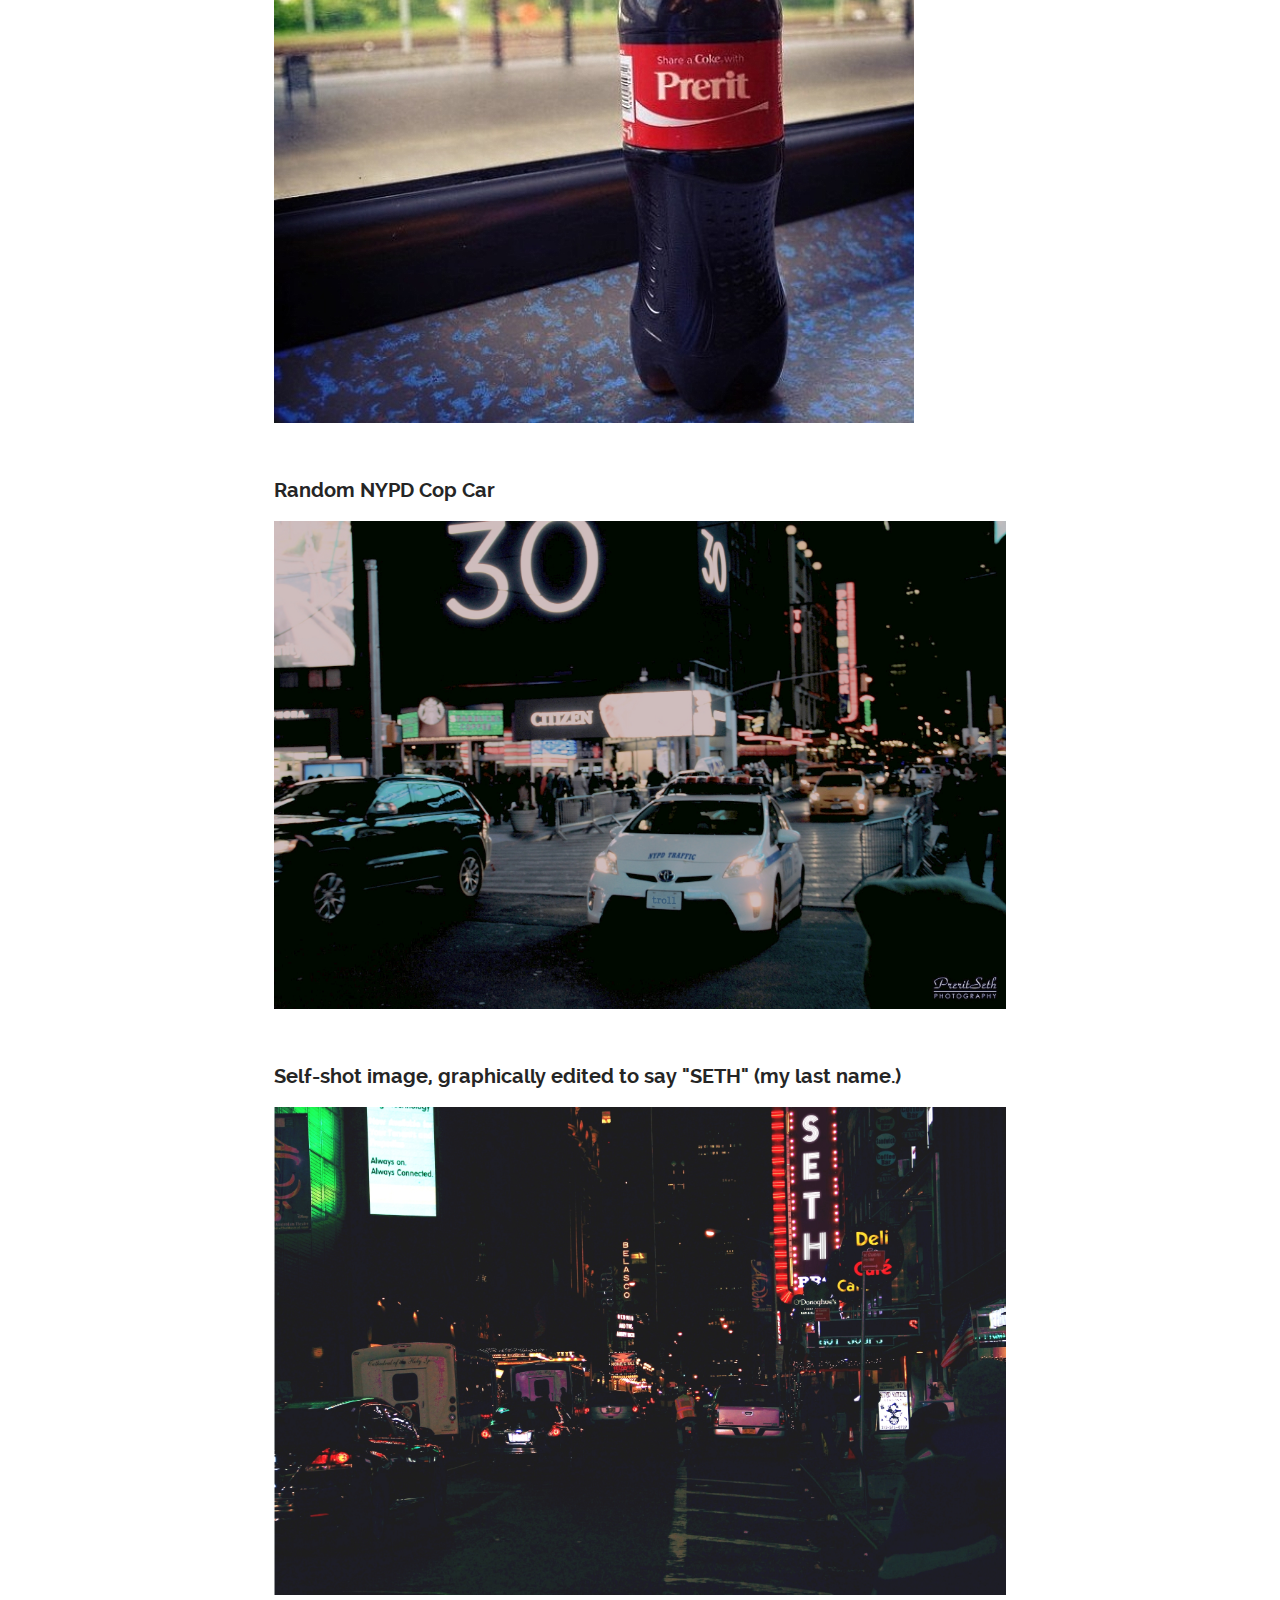
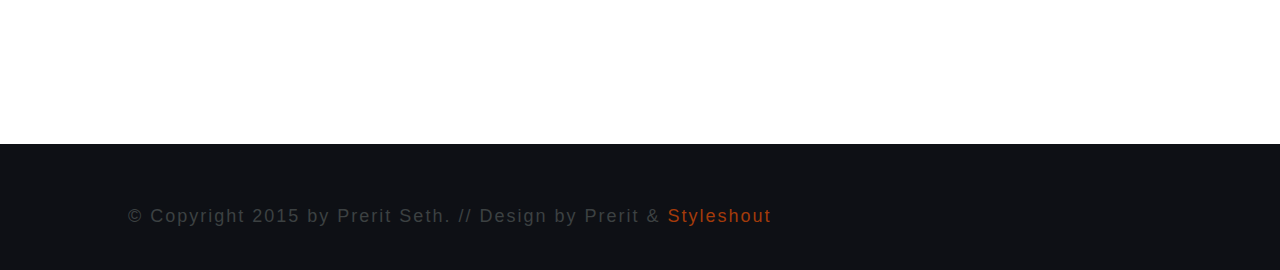
==== commit b720609f: "Updated portfolio." ====
--- a/work/graphics.html
+++ b/work/graphics.html
@@ -95,7 +95,7 @@
       <div class="twelve columns">
 
         <h1>Portfolio | <span> Graphics </span></h1>
-        <p>Photography, Graphic Design, &amp; Editing</p>
+        <p>Graphic Design, Branding, Photography, &amp; Editing</p>
 
       </div>          
 
@@ -122,20 +122,23 @@
         <div class="entry-content">
           <p>
             
-                <p>If I had to list my favorite parts about work, editing, design &amp; photography would definetly be up there. Due to the immense importance of visual appeal and branding, I've found myself image editing &amp; designing in almost every project I've been a part of. There's always some graphic work to be done, whether it be touching up a raw photo or designing the UI of a website. Luckily, I have enjoyed working on this aspect over the years and continue to find it as a pleasant pass-time.
+                <p>If I had to list my favorite parts about work, editing, design &amp; photography would definetly be up there. Due to the immense importance of visual appeal and branding, I've found myself image editing &amp; designing in almost every project I've been a part of. There's always some graphic work to be done, whether it be touching up a raw photo or designing the UI of a website. 
                 </p>
-                <p>Below, are some random images or designs that I have either: shot, edited, or both.</p>
         <div class="entry-content-media">
+          <h3>Web Branding Projects</h3>
+          <img src="../images/portfolio/web-branding.png">
+          <h3>Design edit of Kanye West's Air Yeezy's being poured from wine.</h3>
+          <img src="../images/portfolio/yeezy-full.jpg">
+          <h3>Random shot of a rainy day ft. GPS</h3>
+          <img src="../images/portfolio/rainy.png">
+           <h3>Custom <i>Share A Coke</i> Photoshop for My Name</h3>
+          <img src="../images/portfolio/coke.jpg">
           <h3>Random NYPD Cop Car</h3>
           <img src="../images/portfolio/nypd.jpg">
           <h3>Self-shot image, graphically edited to say "SETH" (my last name.)</h3>
           <img src="../images/portfolio/seth-square.jpg">
-          <h3>Random shot of a rainy day ft. GPS</h3>
-          <img src="../images/portfolio/rainy.png">
-          <h3>Design edit of Kanye West's Air Yeezy's being poured from wine.</h3>
-          <img src="../images/portfolio/yeezy-full.jpg">
-           <h3>Custom <i>Share A Coke</i> Photoshop for My Name</h3>
-          <img src="../images/portfolio/coke.jpg">
+          
+          
           <div class="post-thumb">
             
           </div> 
--- a/css/main.css
+++ b/css/main.css
@@ -2101,3 +2101,19 @@
 	background-repeat: no-repeat;
 	padding: 0px 40px 0px;
 }
+
+
+.linkedin-btn {
+    width: 300px;
+    background: #00a0dc;
+    font-size: 18px;
+    font-family: Ubuntu;
+    letter-spacing: 4px;
+    text-transform: uppercase;
+    padding: 15px 25px;
+    border-radius: 90px;
+}
+
+.linkedin-btn:hover {
+	background: #00AFEF;
+}--- a/css/media-queries.css
+++ b/css/media-queries.css
@@ -279,6 +279,12 @@
 /* mobiles */
 @media only screen and (max-width:600px) {
 
+	.linkedin-btn {
+		width: 200px;
+		font-size: 14px;
+		letter-spacing: 1px;
+	}
+
 	/* content styles */
 	#content { padding-top: 48px;	}
 
@@ -357,6 +363,7 @@
 	}
 
 
+
 } /* 600 */
 
 
@@ -438,7 +445,8 @@
 		font: 12px/18px "raleway-semibold", sans-serif;
 	}
 	.contact-prerit{
-		font-size: 1.5em 	;
+		font-size: 1.4em ;
+		letter-spacing: 3px;
 	}
 
 } /* 420 */
